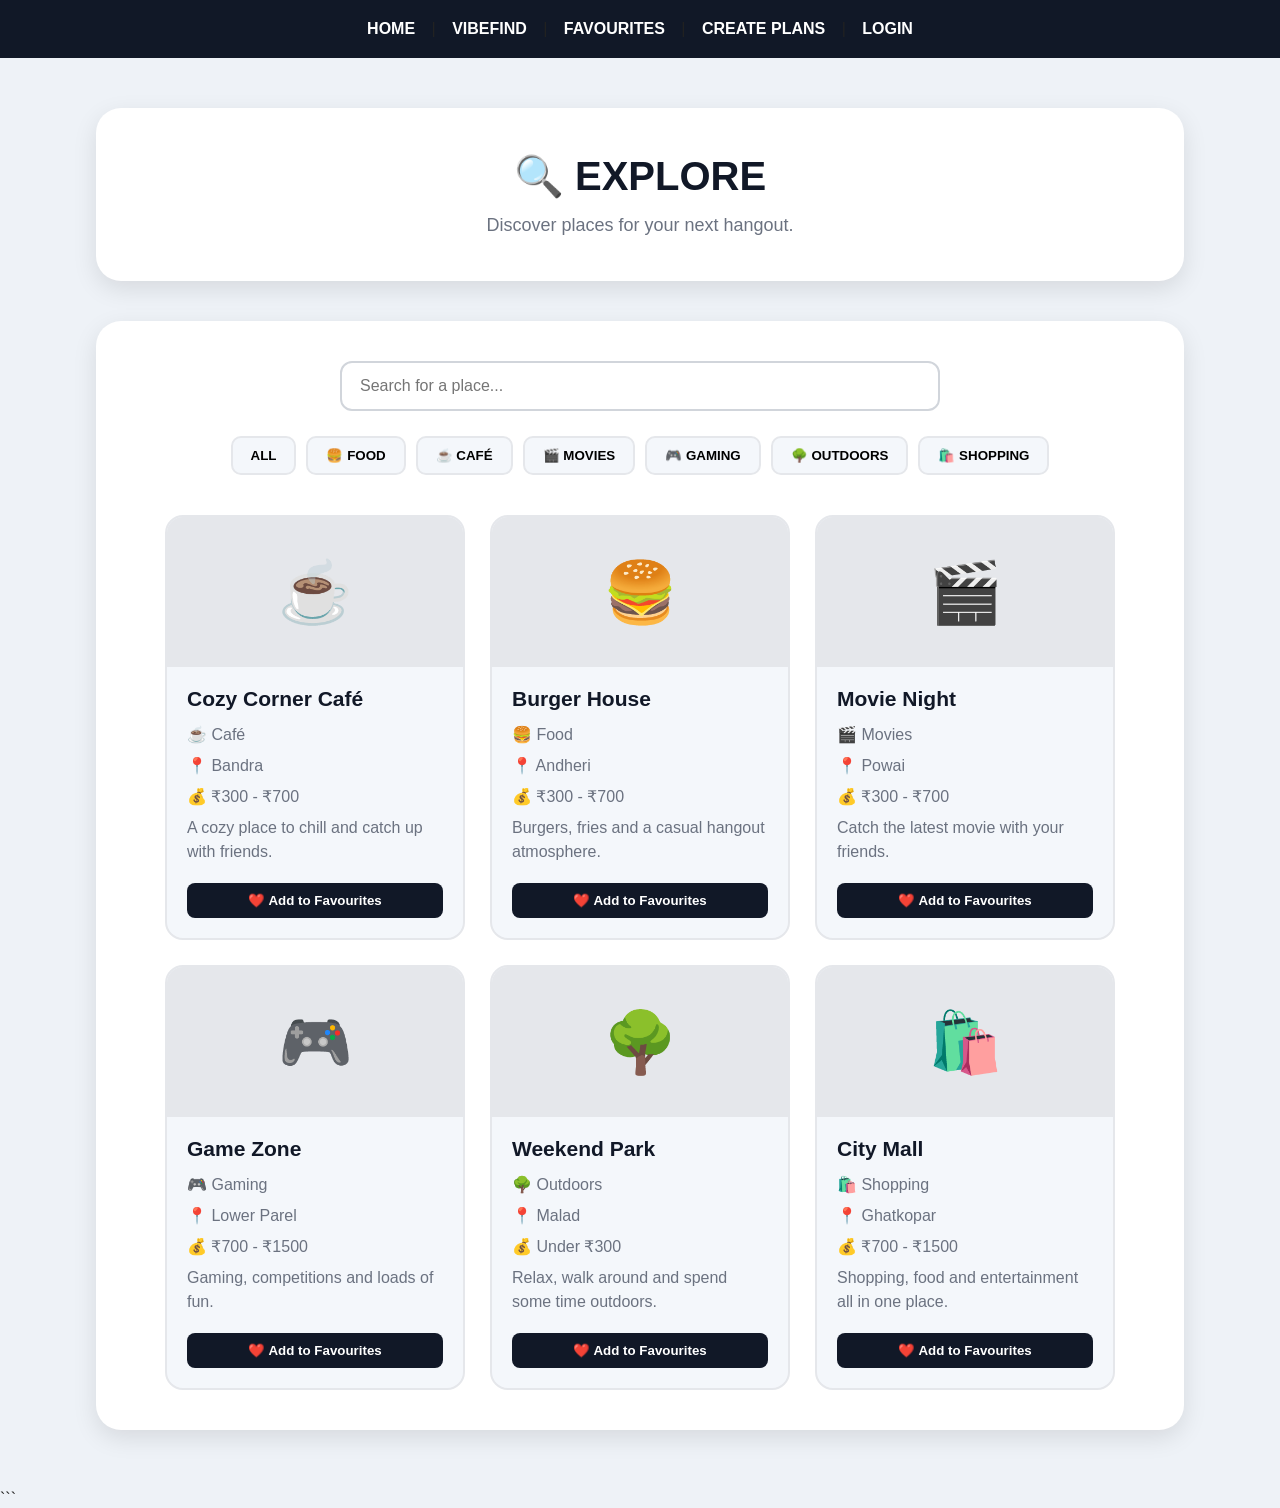
==== explore.html @ 9a365d18 "Initial" ====
<!DOCTYPE html>
<html lang="en">

<head>
    <meta charset="UTF-8">
    <meta name="viewport" content="width=device-width, initial-scale=1.0">

    <link rel="stylesheet" href="style.css">

    <title>Explore</title>
</head>

<body>

    <!-- NAVIGATION BAR -->

    <nav>
        <a href="index.html">HOME</a> |
        <a href="vibefind.html">VIBEFIND</a> |
        
        <a href="fav.html">FAVOURITES</a> |
        <a href="plan.html">CREATE PLANS</a> |
        <a href="login.html">LOGIN</a>
    </nav>


    <!-- PAGE HEADER -->

    <section class="explore-header">

        <h1>🔍 EXPLORE</h1>

        <p>
            Discover places for your next hangout.
        </p>

    </section>


    <!-- SEARCH -->

    <section class="explore-section">

        <input
            type="text"
            id="searchInput"
            placeholder="Search for a place..."
        >


        <!-- FILTER BUTTONS -->

        <div class="filter-container">

            <button class="filter-btn" onclick="filterPlaces('all')">
                ALL
            </button>

            <button class="filter-btn" onclick="filterPlaces('food')">
                🍔 FOOD
            </button>

            <button class="filter-btn" onclick="filterPlaces('cafe')">
                ☕ CAFÉ
            </button>

            <button class="filter-btn" onclick="filterPlaces('movies')">
                🎬 MOVIES
            </button>

            <button class="filter-btn" onclick="filterPlaces('gaming')">
                🎮 GAMING
            </button>

            <button class="filter-btn" onclick="filterPlaces('outdoors')">
                🌳 OUTDOORS
            </button>

            <button class="filter-btn" onclick="filterPlaces('shopping')">
                🛍️ SHOPPING
            </button>

        </div>


        <!-- PLACE CARDS -->

        <div class="places-container" id="placesContainer">


            <!-- PLACE 1 -->

            <div class="place-card" data-category="cafe">

                <div class="place-image">
                    ☕
                </div>

                <div class="place-info">

                    <h3>Cozy Corner Café</h3>

                    <p>☕ Café</p>

                    <p>📍 Bandra</p>

                    <p>💰 ₹300 - ₹700</p>

                    <p>
                        A cozy place to chill and catch up
                        with friends.
                    </p>

                    <button class="fav-btn">
                        ❤️ Add to Favourites
                    </button>

                </div>

            </div>


            <!-- PLACE 2 -->

            <div class="place-card" data-category="food">

                <div class="place-image">
                    🍔
                </div>

                <div class="place-info">

                    <h3>Burger House</h3>

                    <p>🍔 Food</p>

                    <p>📍 Andheri</p>

                    <p>💰 ₹300 - ₹700</p>

                    <p>
                        Burgers, fries and a casual
                        hangout atmosphere.
                    </p>

                    <button class="fav-btn">
                        ❤️ Add to Favourites
                    </button>

                </div>

            </div>


            <!-- PLACE 3 -->

            <div class="place-card" data-category="movies">

                <div class="place-image">
                    🎬
                </div>

                <div class="place-info">

                    <h3>Movie Night</h3>

                    <p>🎬 Movies</p>

                    <p>📍 Powai</p>

                    <p>💰 ₹300 - ₹700</p>

                    <p>
                        Catch the latest movie with
                        your friends.
                    </p>

                    <button class="fav-btn">
                        ❤️ Add to Favourites
                    </button>

                </div>

            </div>


            <!-- PLACE 4 -->

            <div class="place-card" data-category="gaming">

                <div class="place-image">
                    🎮
                </div>

                <div class="place-info">

                    <h3>Game Zone</h3>

                    <p>🎮 Gaming</p>

                    <p>📍 Lower Parel</p>

                    <p>💰 ₹700 - ₹1500</p>

                    <p>
                        Gaming, competitions and
                        loads of fun.
                    </p>

                    <button class="fav-btn">
                        ❤️ Add to Favourites
                    </button>

                </div>

            </div>


            <!-- PLACE 5 -->

            <div class="place-card" data-category="outdoors">

                <div class="place-image">
                    🌳
                </div>

                <div class="place-info">

                    <h3>Weekend Park</h3>

                    <p>🌳 Outdoors</p>

                    <p>📍 Malad</p>

                    <p>💰 Under ₹300</p>

                    <p>
                        Relax, walk around and spend
                        some time outdoors.
                    </p>

                    <button class="fav-btn">
                        ❤️ Add to Favourites
                    </button>

                </div>

            </div>


            <!-- PLACE 6 -->

            <div class="place-card" data-category="shopping">

                <div class="place-image">
                    🛍️
                </div>

                <div class="place-info">

                    <h3>City Mall</h3>

                    <p>🛍️ Shopping</p>

                    <p>📍 Ghatkopar</p>

                    <p>💰 ₹700 - ₹1500</p>

                    <p>
                        Shopping, food and entertainment
                        all in one place.
                    </p>

                    <button class="fav-btn">
                        ❤️ Add to Favourites
                    </button>

                </div>

            </div>

        </div>

    </section>


    <script src="script.js"></script>

</body>

</html>
```
---- style.css ----
/* =========================
   RESET
========================= */

* {
    box-sizing: border-box;
    margin: 0;
    padding: 0;
}


/* =========================
   BODY
========================= */

body {
    font-family: Arial, sans-serif;
    background-color: #eef2f7;
    color: #222;
}


/* =========================
   NAVBAR
========================= */

nav {
    background-color: #111827;
    padding: 20px;
    text-align: center;
}

nav a {
    color: white;
    text-decoration: none;
    font-size: 16px;
    font-weight: bold;
    margin: 0 12px;
    transition: 0.3s;
}

nav a:hover {
    color: #38bdf8;
}


/* =========================
   HERO SECTION
========================= */

.hero {
    width: 85%;
    margin: 50px auto;
    padding: 70px 30px;
    text-align: center;

    background-color: white;
    border-radius: 25px;

    box-shadow: 0 8px 25px rgba(0, 0, 0, 0.12);
}

.hero h1 {
    font-size: 45px;
    color: #111827;
    margin-bottom: 25px;
}

.hero h2 {
    font-size: 28px;
    line-height: 1.5;
    color: #374151;
    margin-bottom: 20px;
}

.hero p {
    font-size: 18px;
    line-height: 1.6;
    color: #6b7280;
}


/* =========================
   HERO BUTTONS
========================= */

.hero-buttons {
    margin-top: 35px;
}

.main-button {
    display: inline-block;

    padding: 14px 25px;
    margin: 8px;

    background-color: #111827;
    color: white;

    text-decoration: none;
    font-weight: bold;

    border-radius: 10px;

    transition: 0.3s;
}

.main-button:hover {
    background-color: #38bdf8;
    color: #111827;

    transform: translateY(-3px);
}


/* =========================
   FEATURES SECTION
========================= */

.features {
    width: 85%;
    margin: 50px auto;
    padding: 45px 30px;

    background-color: white;
    border-radius: 25px;

    box-shadow: 0 8px 25px rgba(0, 0, 0, 0.10);

    text-align: center;
}

.features > h2 {
    font-size: 30px;
    margin-bottom: 35px;
    color: #111827;
}


/* =========================
   FEATURE CARDS
========================= */

.cards {
    display: flex;
    justify-content: center;
    gap: 25px;
    flex-wrap: wrap;
}

.card {
    width: 250px;
    min-height: 190px;

    padding: 25px;

    background-color: #f4f7fb;

    border: 2px solid #e5e7eb;
    border-radius: 18px;

    transition: 0.3s;
}

.card:hover {
    transform: translateY(-8px);

    box-shadow: 0 10px 20px rgba(0, 0, 0, 0.12);

    border-color: #38bdf8;
}

.card-icon {
    font-size: 40px;
    margin-bottom: 15px;
}

.card h3 {
    font-size: 20px;
    margin-bottom: 10px;
    color: #111827;
}

.card p {
    color: #6b7280;
    line-height: 1.5;
}


/* =========================
   VIBE SECTION
========================= */

.vibes {
    width: 85%;
    margin: 50px auto;
    padding: 45px 30px;

    background-color: white;
    border-radius: 25px;

    box-shadow: 0 8px 25px rgba(0, 0, 0, 0.10);

    text-align: center;
}

.vibes > h2 {
    font-size: 30px;
    margin-bottom: 35px;
    color: #111827;
}


/* =========================
   VIBE BOXES
========================= */

.vibe-container {
    display: flex;
    justify-content: center;
    gap: 20px;
    flex-wrap: wrap;
}

.vibe {
    width: 140px;
    height: 120px;

    display: flex;
    flex-direction: column;
    justify-content: center;
    align-items: center;

    background-color: #f4f7fb;

    border: 2px solid #e5e7eb;
    border-radius: 18px;

    text-decoration: none;
    color: #111827;

    font-size: 35px;

    transition: 0.3s;
}

.vibe span {
    margin-top: 10px;

    font-size: 15px;
    font-weight: bold;
}

.vibe:hover {
    background-color: #111827;
    color: white;

    transform: scale(1.05);

    border-color: #111827;
}


/* =========================
   CALL TO ACTION
========================= */

.cta {
    width: 85%;
    margin: 50px auto;

    padding: 50px 30px;

    background-color: #111827;
    color: white;

    border-radius: 25px;

    text-align: center;

    box-shadow: 0 8px 25px rgba(0, 0, 0, 0.15);
}

.cta h2 {
    font-size: 28px;
    margin-bottom: 25px;
}

.cta .main-button {
    background-color: white;
    color: #111827;
}

.cta .main-button:hover {
    background-color: #38bdf8;
}


/* =========================
   FORM PAGES
========================= */

h2 {
    text-align: center;
}

form {
    width: 400px;
    margin: 40px auto;
    padding: 35px;

    background-color: white;

    border-radius: 18px;

    box-shadow: 0 8px 25px rgba(0, 0, 0, 0.12);
}

form label {
    display: block;
    margin-bottom: 8px;
    font-weight: bold;
}

form input {
    width: 100%;

    padding: 12px;

    margin-bottom: 18px;

    border: 2px solid #d1d5db;
    border-radius: 8px;

    font-size: 16px;
}

form button {
    padding: 11px 22px;

    margin-right: 5px;

    border: none;
    border-radius: 8px;

    font-weight: bold;

    cursor: pointer;
}


/* SUBMIT */

#sub {
    background-color: #111827;
    color: white;
}

#sub:hover {
    background-color: #38bdf8;
    color: #111827;
}


/* RESET */

#reset {
    background-color: #e5e7eb;
    color: #111827;
}

#reset:hover {
    background-color: #ef4444;
    color: white;
}
/* =========================
   VIBEFIND PAGE
========================= */

.vibefind-header {
    width: 85%;
    margin: 50px auto 30px;
    padding: 45px 30px;

    background-color: white;
    border-radius: 25px;

    text-align: center;

    box-shadow: 0 8px 25px rgba(0, 0, 0, 0.10);
}

.vibefind-header h1 {
    font-size: 40px;
    color: #111827;
    margin-bottom: 15px;
}

.vibefind-header p {
    font-size: 18px;
    color: #6b7280;
}


/* =========================
   FINDER
========================= */

.finder {
    width: 85%;
    margin: 40px auto;
    padding: 45px 30px;

    background-color: white;
    border-radius: 25px;

    box-shadow: 0 8px 25px rgba(0, 0, 0, 0.10);

    text-align: center;
}

.finder h2 {
    font-size: 25px;
    color: #111827;
    margin: 30px 0 20px;
}


/* =========================
   OPTIONS
========================= */

.option-container {
    display: flex;
    justify-content: center;
    gap: 15px;
    flex-wrap: wrap;

    margin-bottom: 35px;
}

.option {
    padding: 13px 20px;

    background-color: #f4f7fb;

    border: 2px solid #e5e7eb;
    border-radius: 12px;

    font-size: 15px;
    font-weight: bold;

    cursor: pointer;

    transition: 0.3s;
}

.option:hover {
    background-color: #111827;
    color: white;

    border-color: #111827;

    transform: translateY(-3px);
}


/* =========================
   FIND BUTTON
========================= */

.find-button-container {
    margin-top: 20px;
}

#findBtn {
    border: none;
    cursor: pointer;
    font-size: 16px;
}


/* =========================
   RESULT
========================= */

.result {
    width: 85%;
    margin: 40px auto 60px;
    padding: 35px;

    background-color: #111827;
    color: white;

    border-radius: 25px;

    text-align: center;

    display: none;
}

.result h2 {
    margin-bottom: 15px;
}

.result p {
    font-size: 17px;
    line-height: 1.6;
}
/* =========================
   EXPLORE HEADER
========================= */

.explore-header {
    width: 85%;
    margin: 50px auto 30px;
    padding: 45px 30px;

    background-color: white;

    border-radius: 25px;

    text-align: center;

    box-shadow: 0 8px 25px rgba(0, 0, 0, 0.10);
}

.explore-header h1 {
    font-size: 40px;
    color: #111827;
    margin-bottom: 15px;
}

.explore-header p {
    font-size: 18px;
    color: #6b7280;
}


/* =========================
   EXPLORE SECTION
========================= */

.explore-section {
    width: 85%;
    margin: 40px auto 60px;
    padding: 40px 30px;

    background-color: white;

    border-radius: 25px;

    box-shadow: 0 8px 25px rgba(0, 0, 0, 0.10);

    text-align: center;
}


/* =========================
   SEARCH
========================= */

#searchInput {
    width: 70%;
    max-width: 600px;

    padding: 14px 18px;

    border: 2px solid #d1d5db;
    border-radius: 12px;

    font-size: 16px;

    margin-bottom: 25px;
}

#searchInput:focus {
    outline: none;
    border-color: #38bdf8;
}


/* =========================
   FILTERS
========================= */

.filter-container {
    display: flex;

    justify-content: center;

    gap: 10px;

    flex-wrap: wrap;

    margin-bottom: 40px;
}

.filter-btn {
    padding: 10px 18px;

    background-color: #f4f7fb;

    border: 2px solid #e5e7eb;

    border-radius: 10px;

    font-weight: bold;

    cursor: pointer;

    transition: 0.3s;
}

.filter-btn:hover {
    background-color: #111827;

    color: white;

    border-color: #111827;
}


/* =========================
   PLACES
========================= */

.places-container {
    display: flex;

    justify-content: center;

    gap: 25px;

    flex-wrap: wrap;
}


/* =========================
   PLACE CARD
========================= */

.place-card {
    width: 300px;

    background-color: #f4f7fb;

    border: 2px solid #e5e7eb;

    border-radius: 18px;

    overflow: hidden;

    text-align: left;

    transition: 0.3s;
}

.place-card:hover {
    transform: translateY(-7px);

    box-shadow: 0 10px 20px rgba(0, 0, 0, 0.12);

    border-color: #38bdf8;
}


/* =========================
   PLACE IMAGE
========================= */

.place-image {
    height: 150px;

    display: flex;

    justify-content: center;

    align-items: center;

    background-color: #e5e7eb;

    font-size: 60px;
}


/* =========================
   PLACE INFO
========================= */

.place-info {
    padding: 20px;
}

.place-info h3 {
    color: #111827;

    font-size: 21px;

    margin-bottom: 12px;
}

.place-info p {
    color: #6b7280;

    line-height: 1.5;

    margin-bottom: 7px;
}


/* =========================
   FAVOURITE BUTTON
========================= */

.fav-btn {
    width: 100%;

    padding: 10px;

    margin-top: 12px;

    background-color: #111827;

    color: white;

    border: none;

    border-radius: 8px;

    font-weight: bold;

    cursor: pointer;

    transition: 0.3s;
}

.fav-btn:hover {
    background-color: #38bdf8;

    color: #111827;
}
/* =========================
   FAVOURITES HEADER
========================= */

.fav-header {
    width: 85%;
    margin: 50px auto 30px;
    padding: 45px 30px;

    background-color: white;

    border-radius: 25px;

    text-align: center;

    box-shadow: 0 8px 25px rgba(0, 0, 0, 0.10);
}

.fav-header h1 {
    font-size: 40px;

    color: #111827;

    margin-bottom: 15px;
}

.fav-header p {
    font-size: 18px;

    color: #6b7280;
}


/* =========================
   FAVOURITES SECTION
========================= */

.fav-section {
    width: 85%;

    margin: 40px auto 60px;

    padding: 40px 30px;

    background-color: white;

    border-radius: 25px;

    box-shadow: 0 8px 25px rgba(0, 0, 0, 0.10);

    text-align: center;
}

.fav-section > h2 {
    font-size: 28px;

    color: #111827;

    margin-bottom: 35px;
}


/* =========================
   FAVOURITE CONTAINER
========================= */

.fav-container {
    display: flex;

    justify-content: center;

    gap: 25px;

    flex-wrap: wrap;
}


/* =========================
   EMPTY FAVOURITES
========================= */

.empty-fav {
    width: 500px;

    padding: 45px 30px;

    background-color: #f4f7fb;

    border: 2px solid #e5e7eb;

    border-radius: 18px;
}

.empty-icon {
    font-size: 50px;

    margin-bottom: 15px;
}

.empty-fav h3 {
    font-size: 23px;

    color: #111827;

    margin-bottom: 12px;
}

.empty-fav p {
    color: #6b7280;

    line-height: 1.6;

    margin-bottom: 20px;
}


/* =========================
   SAVED PLACE CARD
========================= */

.saved-card {
    width: 300px;

    background-color: #f4f7fb;

    border: 2px solid #e5e7eb;

    border-radius: 18px;

    overflow: hidden;

    text-align: left;

    transition: 0.3s;
}

.saved-card:hover {
    transform: translateY(-7px);

    box-shadow: 0 10px 20px rgba(0, 0, 0, 0.12);

    border-color: #38bdf8;
}

.saved-image {
    height: 150px;

    display: flex;

    justify-content: center;

    align-items: center;

    background-color: #e5e7eb;

    font-size: 60px;
}

.saved-info {
    padding: 20px;
}

.saved-info h3 {
    color: #111827;

    margin-bottom: 12px;
}

.saved-info p {
    color: #6b7280;

    line-height: 1.5;

    margin-bottom: 7px;
}

.remove-fav {
    width: 100%;

    padding: 10px;

    margin-top: 12px;

    background-color: #ef4444;

    color: white;

    border: none;

    border-radius: 8px;

    font-weight: bold;

    cursor: pointer;
}

.remove-fav:hover {
    background-color: #dc2626;
}
/* =========================
   PLAN HEADER
========================= */

.plan-header {
    width: 85%;
    margin: 50px auto 30px;
    padding: 45px 30px;

    background-color: white;

    border-radius: 25px;

    text-align: center;

    box-shadow: 0 8px 25px rgba(0, 0, 0, 0.10);
}

.plan-header h1 {
    font-size: 40px;

    color: #111827;

    margin-bottom: 15px;
}

.plan-header p {
    font-size: 18px;

    color: #6b7280;
}


/* =========================
   PLAN SECTION
========================= */

.plan-section {
    width: 85%;
    max-width: 700px;

    margin: 40px auto;

    padding: 40px 35px;

    background-color: white;

    border-radius: 25px;

    box-shadow: 0 8px 25px rgba(0, 0, 0, 0.10);
}

.plan-section h2 {
    font-size: 28px;

    color: #111827;

    margin-bottom: 30px;
}


/* =========================
   PLAN FORM
========================= */

#planForm {
    width: 100%;

    margin: 0;

    padding: 0;

    background-color: transparent;

    box-shadow: none;

    border-radius: 0;
}

#planForm label {
    display: block;

    margin-bottom: 8px;

    color: #111827;

    font-weight: bold;
}

#planForm input,
#planForm select,
#planForm textarea {
    width: 100%;

    padding: 12px;

    margin-bottom: 20px;

    border: 2px solid #d1d5db;

    border-radius: 8px;

    font-size: 16px;

    font-family: Arial, sans-serif;
}

#planForm input:focus,
#planForm select:focus,
#planForm textarea:focus {
    outline: none;

    border-color: #38bdf8;
}

#planForm textarea {
    resize: vertical;
}


/* =========================
   PLAN BUTTONS
========================= */

.plan-buttons {
    display: flex;

    gap: 10px;

    margin-top: 10px;
}

.plan-buttons button {
    padding: 12px 20px;

    border: none;

    border-radius: 8px;

    font-weight: bold;

    cursor: pointer;
}

.plan-buttons #sub {
    background-color: #111827;

    color: white;
}

.plan-buttons #sub:hover {
    background-color: #38bdf8;

    color: #111827;
}

.plan-buttons #reset {
    background-color: #e5e7eb;

    color: #111827;
}

.plan-buttons #reset:hover {
    background-color: #ef4444;

    color: white;
}


/* =========================
   CREATED PLAN
========================= */

.created-plan {
    width: 85%;
    max-width: 700px;

    margin: 40px auto 60px;

    padding: 35px;

    background-color: #111827;

    color: white;

    border-radius: 25px;

    text-align: center;

    display: none;
}

.created-plan h2 {
    margin-bottom: 20px;
}

#planResult {
    line-height: 1.8;
}

#planResult h3 {
    margin-bottom: 15px;
}

#planResult p {
    margin-bottom: 7px;
}
/* =========================
   LOGIN HEADER
========================= */

.login-header {
    width: 85%;

    margin: 50px auto 30px;

    padding: 45px 30px;

    background-color: white;

    border-radius: 25px;

    text-align: center;

    box-shadow: 0 8px 25px rgba(0, 0, 0, 0.10);
}

.login-header h1 {
    font-size: 36px;

    color: #111827;

    margin-bottom: 15px;
}

.login-header p {
    font-size: 18px;

    color: #6b7280;
}


/* =========================
   LOGIN SECTION
========================= */

.login-section {
    width: 85%;

    max-width: 500px;

    margin: 40px auto 70px;
}


/* =========================
   LOGIN FORM
========================= */

#loginForm {
    width: 100%;

    margin: 0;

    padding: 35px;

    background-color: white;

    border-radius: 20px;

    box-shadow: 0 8px 25px rgba(0, 0, 0, 0.12);
}

#loginForm h2 {
    font-size: 28px;

    color: #111827;

    margin-bottom: 30px;
}

#loginForm label {
    display: block;

    margin-bottom: 8px;

    font-weight: bold;

    color: #111827;
}

#loginForm input[type="email"],
#loginForm input[type="password"] {
    width: 100%;

    padding: 12px;

    margin-bottom: 20px;

    border: 2px solid #d1d5db;

    border-radius: 8px;

    font-size: 16px;
}

#loginForm input:focus {
    outline: none;

    border-color: #38bdf8;
}


/* =========================
   REMEMBER ME
========================= */

.remember {
    display: flex;

    align-items: center;

    gap: 8px;

    margin-bottom: 20px;
}

.remember input {
    width: auto;

    margin: 0;
}

.remember label {
    margin: 0;

    font-weight: normal;
}


/* =========================
   LOGIN BUTTON
========================= */

#loginBtn {
    width: 100%;

    padding: 13px;

    border: none;

    border-radius: 8px;

    background-color: #111827;

    color: white;

    font-size: 16px;

    font-weight: bold;

    cursor: pointer;

    transition: 0.3s;
}

#loginBtn:hover {
    background-color: #38bdf8;

    color: #111827;
}


/* =========================
   LOGIN MESSAGE
========================= */

#loginMessage {
    text-align: center;

    margin-top: 20px;

    font-weight: bold;
}
/* =========================
   VIBEFIND OPTIONS
========================= */

.option {
    padding: 12px 20px;
    margin: 8px;

    border: 2px solid #e5e7eb;
    border-radius: 10px;

    background-color: #f4f7fb;
    color: #111827;

    cursor: pointer;

    font-size: 16px;
    font-weight: bold;

    transition: 0.2s;
}

.option:hover {
    border-color: #38bdf8;
    transform: translateY(-2px);
}


/* SELECTED OPTION */

.option.selected {
    background-color: #111827;
    color: white;

    border-color: #38bdf8;

    transform: scale(1.05);

    box-shadow: 0 4px 12px rgba(0, 0, 0, 0.2);
}
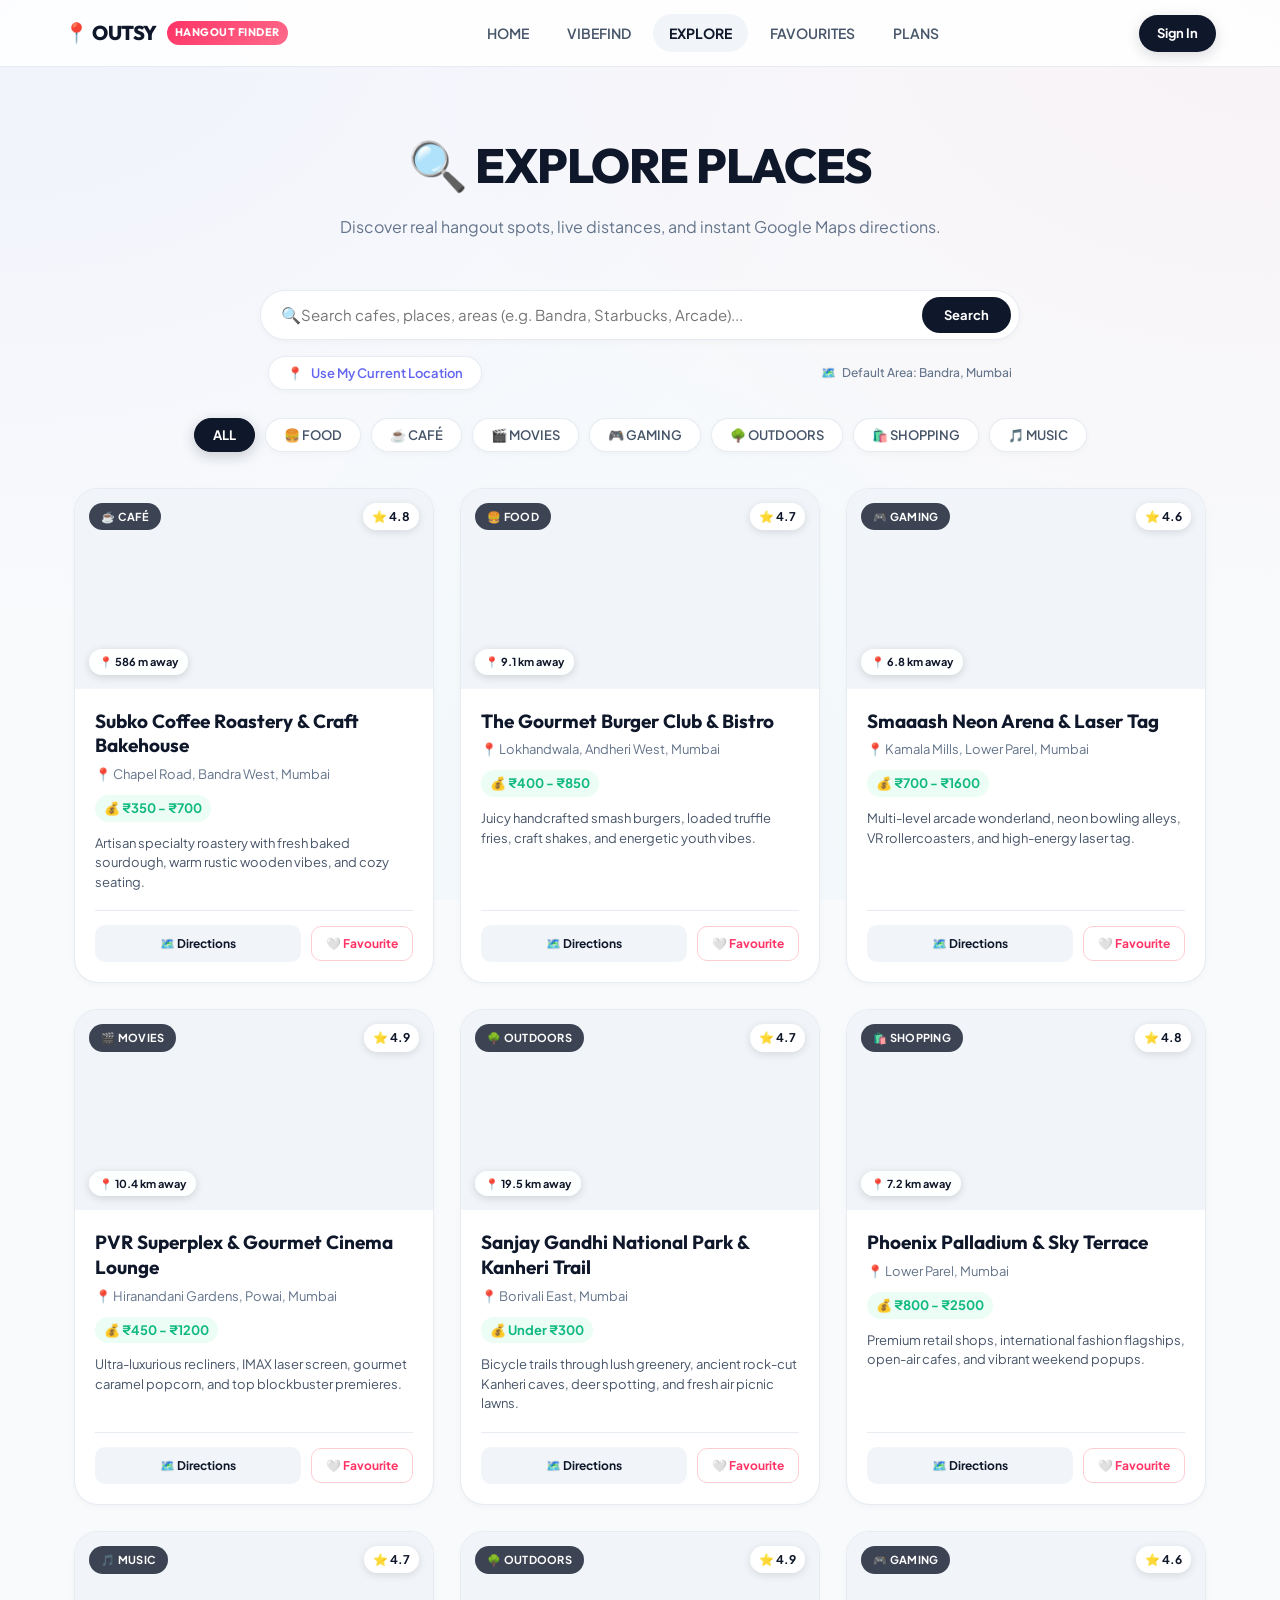
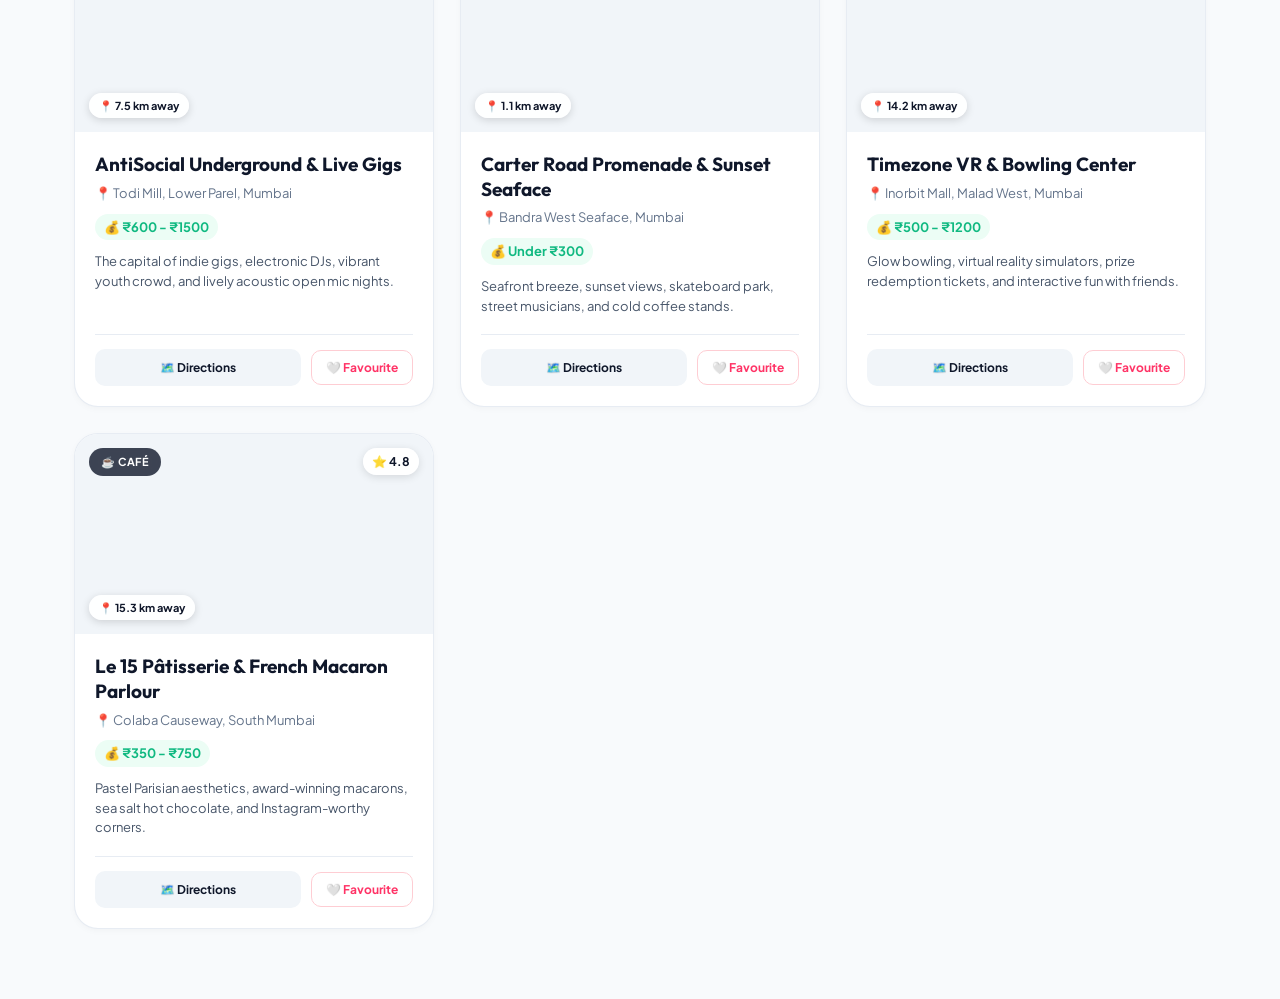
==== commit d3260b2b: "images update" ====
--- a/explore.html
+++ b/explore.html
@@ -1,59 +1,79 @@
-
 <!DOCTYPE html>
 <html lang="en">
 
 <head>
     <meta charset="UTF-8">
     <meta name="viewport" content="width=device-width, initial-scale=1.0">
-
+    <meta name="description" content="Explore trending hangout places, cafes, games and get live distance and directions.">
     <link rel="stylesheet" href="style.css">
-
-    <title>Explore</title>
+    <title>Explore Places - Outsy</title>
 </head>
 
 <body>
 
     <!-- NAVIGATION BAR -->
+    <nav>
+        <a href="index.html" class="nav-brand">
+            <span>📍 OUTSY</span>
+            <span class="brand-badge">Hangout Finder</span>
+        </a>
 
-    <nav>
-        <a href="index.html">HOME</a> |
-        <a href="vibefind.html">VIBEFIND</a> |
-        
-        <a href="fav.html">FAVOURITES</a> |
-        <a href="plan.html">CREATE PLANS</a> |
-        <a href="login.html">LOGIN</a>
+        <div class="nav-links">
+            <a href="index.html">HOME</a>
+            <a href="vibefind.html">VIBEFIND</a>
+            <a href="explore.html" class="active">EXPLORE</a>
+            <a href="fav.html">
+                FAVOURITES <span class="nav-badge-count" id="navFavCount" style="display: none;">0</span>
+            </a>
+            <a href="plan.html">
+                PLANS <span class="nav-badge-count" id="navPlanCount" style="display: none;">0</span>
+            </a>
+        </div>
+
+        <div class="nav-auth" id="navAuthContainer">
+            <a href="login.html" class="btn-nav-login">Sign In</a>
+        </div>
     </nav>
 
 
     <!-- PAGE HEADER -->
-
     <section class="explore-header">
-
-        <h1>🔍 EXPLORE</h1>
-
-        <p>
-            Discover places for your next hangout.
-        </p>
-
+        <h1>🔍 EXPLORE PLACES</h1>
+        <p>Discover real hangout spots, live distances, and instant Google Maps directions.</p>
     </section>
 
 
-    <!-- SEARCH -->
-
+    <!-- SEARCH & CONTROLS -->
     <section class="explore-section">
 
-        <input
-            type="text"
-            id="searchInput"
-            placeholder="Search for a place..."
-        >
+        <div class="search-controls-wrapper">
+            <!-- Search bar with live search & OpenStreetMap API search -->
+            <div class="search-input-group">
+                <span>🔍</span>
+                <input
+                    type="text"
+                    id="searchInput"
+                    placeholder="Search cafes, places, areas (e.g. Bandra, Starbucks, Arcade)..."
+                    autocomplete="off"
+                >
+                <button type="button" id="searchSubmitBtn" class="btn-search">Search</button>
+            </div>
+
+            <!-- Location Action Bar -->
+            <div class="location-action-bar">
+                <button type="button" id="btnGetLocation" class="btn-get-location">
+                    <span>📍</span> Use My Current Location
+                </button>
+                <div class="location-status-badge" id="locationStatus">
+                    <span>🗺️</span> Default Area: Bandra, Mumbai
+                </div>
+            </div>
+        </div>
 
 
         <!-- FILTER BUTTONS -->
-
         <div class="filter-container">
-
-            <button class="filter-btn" onclick="filterPlaces('all')">
+            <button class="filter-btn active" onclick="filterPlaces('all')">
                 ALL
             </button>
 
@@ -81,213 +101,23 @@
                 🛍️ SHOPPING
             </button>
 
+            <button class="filter-btn" onclick="filterPlaces('music')">
+                🎵 MUSIC
+            </button>
         </div>
 
 
-        <!-- PLACE CARDS -->
-
+        <!-- PLACE CARDS CONTAINER (Dynamic & Curated with Real Photos, Distances & Maps) -->
         <div class="places-container" id="placesContainer">
-
-
-            <!-- PLACE 1 -->
-
-            <div class="place-card" data-category="cafe">
-
-                <div class="place-image">
-                    ☕
-                </div>
-
-                <div class="place-info">
-
-                    <h3>Cozy Corner Café</h3>
-
-                    <p>☕ Café</p>
-
-                    <p>📍 Bandra</p>
-
-                    <p>💰 ₹300 - ₹700</p>
-
-                    <p>
-                        A cozy place to chill and catch up
-                        with friends.
-                    </p>
-
-                    <button class="fav-btn">
-                        ❤️ Add to Favourites
-                    </button>
-
-                </div>
-
-            </div>
-
-
-            <!-- PLACE 2 -->
-
-            <div class="place-card" data-category="food">
-
-                <div class="place-image">
-                    🍔
-                </div>
-
-                <div class="place-info">
-
-                    <h3>Burger House</h3>
-
-                    <p>🍔 Food</p>
-
-                    <p>📍 Andheri</p>
-
-                    <p>💰 ₹300 - ₹700</p>
-
-                    <p>
-                        Burgers, fries and a casual
-                        hangout atmosphere.
-                    </p>
-
-                    <button class="fav-btn">
-                        ❤️ Add to Favourites
-                    </button>
-
-                </div>
-
-            </div>
-
-
-            <!-- PLACE 3 -->
-
-            <div class="place-card" data-category="movies">
-
-                <div class="place-image">
-                    🎬
-                </div>
-
-                <div class="place-info">
-
-                    <h3>Movie Night</h3>
-
-                    <p>🎬 Movies</p>
-
-                    <p>📍 Powai</p>
-
-                    <p>💰 ₹300 - ₹700</p>
-
-                    <p>
-                        Catch the latest movie with
-                        your friends.
-                    </p>
-
-                    <button class="fav-btn">
-                        ❤️ Add to Favourites
-                    </button>
-
-                </div>
-
-            </div>
-
-
-            <!-- PLACE 4 -->
-
-            <div class="place-card" data-category="gaming">
-
-                <div class="place-image">
-                    🎮
-                </div>
-
-                <div class="place-info">
-
-                    <h3>Game Zone</h3>
-
-                    <p>🎮 Gaming</p>
-
-                    <p>📍 Lower Parel</p>
-
-                    <p>💰 ₹700 - ₹1500</p>
-
-                    <p>
-                        Gaming, competitions and
-                        loads of fun.
-                    </p>
-
-                    <button class="fav-btn">
-                        ❤️ Add to Favourites
-                    </button>
-
-                </div>
-
-            </div>
-
-
-            <!-- PLACE 5 -->
-
-            <div class="place-card" data-category="outdoors">
-
-                <div class="place-image">
-                    🌳
-                </div>
-
-                <div class="place-info">
-
-                    <h3>Weekend Park</h3>
-
-                    <p>🌳 Outdoors</p>
-
-                    <p>📍 Malad</p>
-
-                    <p>💰 Under ₹300</p>
-
-                    <p>
-                        Relax, walk around and spend
-                        some time outdoors.
-                    </p>
-
-                    <button class="fav-btn">
-                        ❤️ Add to Favourites
-                    </button>
-
-                </div>
-
-            </div>
-
-
-            <!-- PLACE 6 -->
-
-            <div class="place-card" data-category="shopping">
-
-                <div class="place-image">
-                    🛍️
-                </div>
-
-                <div class="place-info">
-
-                    <h3>City Mall</h3>
-
-                    <p>🛍️ Shopping</p>
-
-                    <p>📍 Ghatkopar</p>
-
-                    <p>💰 ₹700 - ₹1500</p>
-
-                    <p>
-                        Shopping, food and entertainment
-                        all in one place.
-                    </p>
-
-                    <button class="fav-btn">
-                        ❤️ Add to Favourites
-                    </button>
-
-                </div>
-
-            </div>
-
+            <!-- Place cards are rendered dynamically via script.js -->
         </div>
 
     </section>
 
+    <!-- Toast Notification Container -->
+    <div class="toast-container" id="toastContainer"></div>
 
     <script src="script.js"></script>
-
 </body>
 
 </html>
-```
--- a/style.css
+++ b/style.css
@@ -1,5 +1,63 @@
+/* ===================================================
+   OUTSY HANGOUT FINDER - MODERN DESIGN SYSTEM
+   Youthful, Premium, Dynamic & Open Layout
+=================================================== */
+
+@import url('https://fonts.googleapis.com/css2?family=Outfit:wght@400;500;600;700;800&family=Plus+Jakarta+Sans:wght@300;400;500;600;700;800&display=swap');
+
+:root {
+    --font-heading: 'Outfit', -apple-system, BlinkMacSystemFont, sans-serif;
+    --font-body: 'Plus Jakarta Sans', -apple-system, BlinkMacSystemFont, sans-serif;
+
+    /* Theme Palette */
+    --bg-page: #f8fafc;
+    --bg-surface: #ffffff;
+    --bg-surface-elevated: #ffffff;
+    --bg-subtle: #f1f5f9;
+    --bg-card-hover: #ffffff;
+
+    --text-primary: #0f172a;
+    --text-secondary: #475569;
+    --text-muted: #64748b;
+    --text-inverted: #ffffff;
+
+    /* Brand Accents */
+    --brand-primary: #0f172a;
+    --brand-coral: #ff3366;
+    --brand-coral-soft: #ffe4ec;
+    --brand-indigo: #6366f1;
+    --brand-indigo-soft: #eef2ff;
+    --brand-cyan: #06b6d4;
+    --brand-amber: #f59e0b;
+    --brand-emerald: #10b981;
+
+    /* Gradients */
+    --gradient-hero: linear-gradient(135deg, #0f172a 0%, #1e293b 60%, #312e81 100%);
+    --gradient-accent: linear-gradient(135deg, #ff3366 0%, #ff6b8b 100%);
+    --gradient-indigo: linear-gradient(135deg, #6366f1 0%, #8b5cf6 100%);
+    --gradient-card-overlay: linear-gradient(180deg, rgba(15, 23, 42, 0) 40%, rgba(15, 23, 42, 0.85) 100%);
+
+    /* Borders & Shadows */
+    --border-subtle: rgba(226, 232, 240, 0.8);
+    --border-focus: #6366f1;
+    --shadow-sm: 0 2px 8px -2px rgba(15, 23, 42, 0.05);
+    --shadow-md: 0 12px 30px -10px rgba(15, 23, 42, 0.08);
+    --shadow-lg: 0 20px 40px -15px rgba(15, 23, 42, 0.12);
+    --shadow-glow: 0 10px 25px -5px rgba(255, 51, 102, 0.3);
+
+    /* Radii */
+    --radius-sm: 10px;
+    --radius-md: 16px;
+    --radius-lg: 24px;
+    --radius-full: 9999px;
+
+    /* Transitions */
+    --transition-fast: 0.2s cubic-bezier(0.16, 1, 0.3, 1);
+    --transition-smooth: 0.3s cubic-bezier(0.16, 1, 0.3, 1);
+}
+
 /* =========================
-   RESET
+   BASE RESET & TYPOGRAPHY
 ========================= */
 
 * {
@@ -8,1358 +66,1772 @@
     padding: 0;
 }
 
+html {
+    scroll-behavior: smooth;
+}
+
+body {
+    font-family: var(--font-body);
+    background-color: var(--bg-page);
+    color: var(--text-primary);
+    line-height: 1.6;
+    min-height: 100vh;
+    display: flex;
+    flex-direction: column;
+    overflow-x: hidden;
+    position: relative;
+    background-image: 
+        radial-gradient(at 0% 0%, rgba(99, 102, 241, 0.05) 0px, transparent 50%),
+        radial-gradient(at 100% 0%, rgba(255, 51, 102, 0.04) 0px, transparent 50%),
+        radial-gradient(at 50% 100%, rgba(6, 182, 212, 0.04) 0px, transparent 50%);
+    background-attachment: fixed;
+}
+
+a {
+    color: inherit;
+    text-decoration: none;
+}
+
+button {
+    font-family: inherit;
+}
 
 /* =========================
-   BODY
+   NAVIGATION BAR
 ========================= */
 
-body {
-    font-family: Arial, sans-serif;
-    background-color: #eef2f7;
-    color: #222;
-}
-
+nav {
+    position: sticky;
+    top: 0;
+    z-index: 1000;
+    display: flex;
+    align-items: center;
+    justify-content: space-between;
+    padding: 14px 5%;
+    background: rgba(255, 255, 255, 0.85);
+    backdrop-filter: blur(20px);
+    -webkit-backdrop-filter: blur(20px);
+    border-bottom: 1px solid var(--border-subtle);
+    transition: var(--transition-smooth);
+}
+
+.nav-brand {
+    display: flex;
+    align-items: center;
+    gap: 10px;
+    font-family: var(--font-heading);
+    font-weight: 800;
+    font-size: 20px;
+    letter-spacing: -0.5px;
+    color: var(--brand-primary);
+}
+
+.nav-brand .brand-badge {
+    background: var(--gradient-accent);
+    color: white;
+    font-size: 11px;
+    font-weight: 700;
+    padding: 3px 8px;
+    border-radius: var(--radius-full);
+    letter-spacing: 0.5px;
+    text-transform: uppercase;
+}
+
+.nav-links {
+    display: flex;
+    align-items: center;
+    gap: 6px;
+    list-style: none;
+}
+
+.nav-links a {
+    display: inline-flex;
+    align-items: center;
+    gap: 6px;
+    padding: 8px 16px;
+    font-size: 14px;
+    font-weight: 600;
+    color: var(--text-secondary);
+    border-radius: var(--radius-full);
+    transition: var(--transition-fast);
+}
+
+.nav-links a:hover {
+    color: var(--brand-primary);
+    background-color: var(--bg-subtle);
+}
+
+.nav-links a.active {
+    color: var(--brand-primary);
+    background-color: var(--bg-subtle);
+    font-weight: 700;
+}
+
+.nav-badge-count {
+    display: inline-flex;
+    align-items: center;
+    justify-content: center;
+    min-width: 18px;
+    height: 18px;
+    padding: 0 5px;
+    font-size: 11px;
+    font-weight: 700;
+    background: var(--brand-coral);
+    color: white;
+    border-radius: var(--radius-full);
+}
+
+.nav-auth {
+    display: flex;
+    align-items: center;
+    gap: 12px;
+}
+
+.nav-auth-user {
+    display: flex;
+    align-items: center;
+    gap: 10px;
+    font-size: 14px;
+    font-weight: 600;
+    color: var(--text-primary);
+}
+
+.user-avatar-badge {
+    width: 32px;
+    height: 32px;
+    border-radius: var(--radius-full);
+    background: var(--gradient-indigo);
+    color: white;
+    display: flex;
+    align-items: center;
+    justify-content: center;
+    font-weight: 700;
+    font-size: 13px;
+}
+
+.btn-nav-logout {
+    font-size: 12px;
+    padding: 6px 12px;
+    background: var(--bg-subtle);
+    border: none;
+    border-radius: var(--radius-full);
+    color: var(--text-muted);
+    font-weight: 600;
+    cursor: pointer;
+    transition: var(--transition-fast);
+}
+
+.btn-nav-logout:hover {
+    background: #fee2e2;
+    color: #ef4444;
+}
+
+.btn-nav-login {
+    display: inline-flex;
+    align-items: center;
+    gap: 6px;
+    padding: 8px 18px;
+    font-size: 13px;
+    font-weight: 700;
+    background: var(--brand-primary);
+    color: white;
+    border-radius: var(--radius-full);
+    transition: var(--transition-fast);
+    box-shadow: 0 4px 14px rgba(15, 23, 42, 0.15);
+}
+
+.btn-nav-login:hover {
+    background: #1e293b;
+    transform: translateY(-1px);
+    box-shadow: 0 6px 20px rgba(15, 23, 42, 0.22);
+}
 
 /* =========================
-   NAVBAR
+   HERO SECTION (HOME)
 ========================= */
 
-nav {
-    background-color: #111827;
+.hero {
+    width: 100%;
+    max-width: 1180px;
+    margin: 40px auto 30px;
+    padding: 50px 24px;
+    text-align: center;
+    position: relative;
+}
+
+.hero-pill {
+    display: inline-flex;
+    align-items: center;
+    gap: 8px;
+    padding: 8px 18px;
+    background: white;
+    border: 1px solid var(--border-subtle);
+    border-radius: var(--radius-full);
+    font-size: 13px;
+    font-weight: 600;
+    color: var(--brand-indigo);
+    box-shadow: var(--shadow-sm);
+    margin-bottom: 24px;
+    animation: fadeInDown 0.6s ease;
+}
+
+.hero h1 {
+    font-family: var(--font-heading);
+    font-size: clamp(34px, 5vw, 60px);
+    font-weight: 800;
+    line-height: 1.15;
+    letter-spacing: -1.5px;
+    color: var(--brand-primary);
+    margin-bottom: 18px;
+}
+
+.hero h1 span.gradient-text {
+    background: linear-gradient(135deg, #ff3366 0%, #8b5cf6 50%, #06b6d4 100%);
+    -webkit-background-clip: text;
+    -webkit-text-fill-color: transparent;
+}
+
+.hero h2 {
+    font-size: clamp(18px, 2.4vw, 24px);
+    font-weight: 500;
+    color: var(--text-secondary);
+    margin-bottom: 16px;
+    line-height: 1.4;
+}
+
+.hero p {
+    font-size: clamp(15px, 1.8vw, 17px);
+    color: var(--text-muted);
+    max-width: 600px;
+    margin: 0 auto 36px;
+}
+
+.hero-search-bar {
+    max-width: 640px;
+    margin: 0 auto 32px;
+    background: white;
+    padding: 8px 10px 8px 20px;
+    border-radius: var(--radius-full);
+    display: flex;
+    align-items: center;
+    gap: 12px;
+    box-shadow: var(--shadow-md);
+    border: 1px solid var(--border-subtle);
+    transition: var(--transition-fast);
+}
+
+.hero-search-bar:focus-within {
+    border-color: var(--brand-indigo);
+    box-shadow: 0 16px 36px -10px rgba(99, 102, 241, 0.2);
+}
+
+.hero-search-bar input {
+    flex: 1;
+    border: none;
+    outline: none;
+    font-size: 16px;
+    font-family: inherit;
+    color: var(--text-primary);
+    background: transparent;
+}
+
+.hero-search-bar input::placeholder {
+    color: var(--text-muted);
+}
+
+.hero-search-bar button {
+    background: var(--brand-primary);
+    color: white;
+    border: none;
+    border-radius: var(--radius-full);
+    padding: 12px 24px;
+    font-size: 14px;
+    font-weight: 700;
+    cursor: pointer;
+    display: flex;
+    align-items: center;
+    gap: 6px;
+    transition: var(--transition-fast);
+}
+
+.hero-search-bar button:hover {
+    background: var(--brand-coral);
+    transform: translateY(-1px);
+    box-shadow: var(--shadow-glow);
+}
+
+.hero-buttons {
+    display: flex;
+    justify-content: center;
+    align-items: center;
+    gap: 14px;
+    flex-wrap: wrap;
+    margin-top: 10px;
+}
+
+.main-button {
+    display: inline-flex;
+    align-items: center;
+    justify-content: center;
+    gap: 8px;
+    padding: 13px 26px;
+    font-size: 14px;
+    font-weight: 700;
+    letter-spacing: -0.2px;
+    border-radius: var(--radius-full);
+    background: var(--brand-primary);
+    color: white;
+    transition: var(--transition-fast);
+    box-shadow: 0 6px 20px rgba(15, 23, 42, 0.12);
+    border: none;
+    cursor: pointer;
+}
+
+.main-button:hover {
+    transform: translateY(-2px);
+    box-shadow: 0 10px 25px rgba(15, 23, 42, 0.2);
+    color: white;
+}
+
+.main-button.secondary {
+    background: white;
+    color: var(--text-primary);
+    border: 1px solid var(--border-subtle);
+    box-shadow: var(--shadow-sm);
+}
+
+.main-button.secondary:hover {
+    background: var(--bg-subtle);
+    border-color: #cbd5e1;
+    transform: translateY(-2px);
+}
+
+/* =========================
+   FEATURES SECTION ("WHAT CAN YOU DO")
+========================= */
+
+.features {
+    width: 100%;
+    max-width: 1180px;
+    margin: 30px auto 60px;
+    padding: 0 24px;
+    text-align: center;
+}
+
+.section-tagline {
+    font-size: 12px;
+    font-weight: 800;
+    letter-spacing: 1.5px;
+    text-transform: uppercase;
+    color: var(--brand-coral);
+    margin-bottom: 8px;
+    display: block;
+}
+
+.features > h2,
+.vibes > h2,
+.fav-section > h2,
+.plan-section > h2 {
+    font-family: var(--font-heading);
+    font-size: clamp(26px, 3.2vw, 36px);
+    font-weight: 800;
+    letter-spacing: -0.8px;
+    color: var(--brand-primary);
+    margin-bottom: 36px;
+}
+
+.cards {
+    display: grid;
+    grid-template-columns: repeat(auto-fit, minmax(280px, 1fr));
+    gap: 24px;
+}
+
+.card {
+    background: white;
+    padding: 36px 28px;
+    border-radius: var(--radius-lg);
+    border: 1px solid var(--border-subtle);
+    box-shadow: var(--shadow-sm);
+    text-align: left;
+    transition: var(--transition-smooth);
+    position: relative;
+    overflow: hidden;
+}
+
+.card::before {
+    content: '';
+    position: absolute;
+    top: 0;
+    left: 0;
+    right: 0;
+    height: 3px;
+    background: transparent;
+    transition: var(--transition-fast);
+}
+
+.card:hover {
+    transform: translateY(-6px);
+    box-shadow: var(--shadow-lg);
+    border-color: rgba(99, 102, 241, 0.25);
+}
+
+.card:hover::before {
+    background: var(--gradient-accent);
+}
+
+.card-icon {
+    width: 56px;
+    height: 56px;
+    border-radius: var(--radius-md);
+    display: flex;
+    align-items: center;
+    justify-content: center;
+    font-size: 26px;
+    margin-bottom: 20px;
+    background: var(--bg-subtle);
+    transition: var(--transition-fast);
+}
+
+.card:nth-child(1) .card-icon {
+    background: var(--brand-indigo-soft);
+    color: var(--brand-indigo);
+}
+
+.card:nth-child(2) .card-icon {
+    background: var(--brand-coral-soft);
+    color: var(--brand-coral);
+}
+
+.card:nth-child(3) .card-icon {
+    background: #ecfdf5;
+    color: var(--brand-emerald);
+}
+
+.card:hover .card-icon {
+    transform: scale(1.1) rotate(4deg);
+}
+
+.card h3 {
+    font-family: var(--font-heading);
+    font-size: 20px;
+    font-weight: 700;
+    letter-spacing: -0.4px;
+    color: var(--brand-primary);
+    margin-bottom: 10px;
+}
+
+.card p {
+    font-size: 14px;
+    line-height: 1.6;
+    color: var(--text-secondary);
+}
+
+/* =========================
+   VIBES SECTION (HOME)
+========================= */
+
+.vibes {
+    width: 100%;
+    max-width: 1180px;
+    margin: 40px auto 70px;
+    padding: 0 24px;
+    text-align: center;
+}
+
+.vibe-container {
+    display: flex;
+    justify-content: center;
+    gap: 14px;
+    flex-wrap: wrap;
+}
+
+.vibe {
+    display: flex;
+    align-items: center;
+    gap: 10px;
+    padding: 12px 22px;
+    background: white;
+    border: 1px solid var(--border-subtle);
+    border-radius: var(--radius-full);
+    color: var(--text-primary);
+    font-size: 20px;
+    box-shadow: var(--shadow-sm);
+    transition: var(--transition-fast);
+    cursor: pointer;
+}
+
+.vibe span {
+    font-size: 14px;
+    font-weight: 700;
+    letter-spacing: -0.2px;
+}
+
+.vibe:hover {
+    background: var(--brand-primary);
+    color: white;
+    border-color: var(--brand-primary);
+    transform: translateY(-3px) scale(1.03);
+    box-shadow: var(--shadow-md);
+}
+
+/* =========================
+   CALL TO ACTION (HOME)
+========================= */
+
+.cta {
+    width: 100%;
+    max-width: 1180px;
+    margin: 30px auto 80px;
+    padding: 60px 32px;
+    background: var(--gradient-hero);
+    color: white;
+    border-radius: var(--radius-lg);
+    text-align: center;
+    position: relative;
+    overflow: hidden;
+    box-shadow: var(--shadow-lg);
+}
+
+.cta::after {
+    content: '';
+    position: absolute;
+    width: 300px;
+    height: 300px;
+    background: radial-gradient(circle, rgba(255, 51, 102, 0.25) 0%, transparent 70%);
+    top: -50px;
+    right: -50px;
+    pointer-events: none;
+}
+
+.cta h2 {
+    font-family: var(--font-heading);
+    font-size: clamp(28px, 4vw, 42px);
+    font-weight: 800;
+    letter-spacing: -1px;
+    margin-bottom: 16px;
+}
+
+.cta p {
+    font-size: 16px;
+    color: #94a3b8;
+    max-width: 520px;
+    margin: 0 auto 30px;
+}
+
+.cta .main-button {
+    background: white;
+    color: var(--brand-primary);
+    font-weight: 800;
+}
+
+.cta .main-button:hover {
+    background: var(--brand-coral);
+    color: white;
+    transform: translateY(-2px);
+    box-shadow: var(--shadow-glow);
+}
+
+/* =========================
+   EXPLORE PAGE & HEADER
+========================= */
+
+.explore-header,
+.fav-header,
+.plan-header,
+.vibefind-header {
+    width: 100%;
+    max-width: 1180px;
+    margin: 30px auto 20px;
+    padding: 30px 24px 10px;
+    text-align: center;
+}
+
+.explore-header h1,
+.fav-header h1,
+.plan-header h1,
+.vibefind-header h1 {
+    font-family: var(--font-heading);
+    font-size: clamp(32px, 4.5vw, 48px);
+    font-weight: 800;
+    letter-spacing: -1px;
+    color: var(--brand-primary);
+    margin-bottom: 10px;
+}
+
+.explore-header p,
+.fav-header p,
+.plan-header p,
+.vibefind-header p {
+    font-size: 16px;
+    color: var(--text-muted);
+}
+
+.explore-section {
+    width: 100%;
+    max-width: 1180px;
+    margin: 0 auto 70px;
+    padding: 0 24px;
+}
+
+/* Explore Controls (Search + Location Button) */
+.search-controls-wrapper {
+    display: flex;
+    flex-direction: column;
+    align-items: center;
+    gap: 16px;
+    margin: 20px auto 28px;
+    max-width: 760px;
+}
+
+.search-input-group {
+    width: 100%;
+    display: flex;
+    align-items: center;
+    background: white;
+    border: 1px solid var(--border-subtle);
+    border-radius: var(--radius-full);
+    padding: 6px 8px 6px 20px;
+    box-shadow: var(--shadow-sm);
+    transition: var(--transition-fast);
+}
+
+.search-input-group:focus-within {
+    border-color: var(--brand-indigo);
+    box-shadow: 0 10px 30px -5px rgba(99, 102, 241, 0.2);
+}
+
+.search-input-group input {
+    flex: 1;
+    border: none;
+    outline: none;
+    font-size: 15px;
+    font-family: inherit;
+    color: var(--text-primary);
+    background: transparent;
+}
+
+.search-input-group .btn-search {
+    background: var(--brand-primary);
+    color: white;
+    border: none;
+    padding: 10px 22px;
+    border-radius: var(--radius-full);
+    font-weight: 700;
+    font-size: 13px;
+    cursor: pointer;
+    transition: var(--transition-fast);
+    display: flex;
+    align-items: center;
+    gap: 6px;
+}
+
+.search-input-group .btn-search:hover {
+    background: var(--brand-coral);
+    transform: translateY(-1px);
+}
+
+.location-action-bar {
+    display: flex;
+    align-items: center;
+    justify-content: space-between;
+    width: 100%;
+    flex-wrap: wrap;
+    gap: 12px;
+    padding: 0 8px;
+}
+
+.btn-get-location {
+    display: inline-flex;
+    align-items: center;
+    gap: 8px;
+    padding: 8px 18px;
+    background: white;
+    border: 1px solid var(--border-subtle);
+    border-radius: var(--radius-full);
+    font-size: 13px;
+    font-weight: 600;
+    color: var(--brand-indigo);
+    box-shadow: var(--shadow-sm);
+    cursor: pointer;
+    transition: var(--transition-fast);
+}
+
+.btn-get-location:hover {
+    background: var(--brand-indigo-soft);
+    border-color: var(--brand-indigo);
+    transform: translateY(-1px);
+}
+
+.location-status-badge {
+    font-size: 12px;
+    color: var(--text-muted);
+    font-weight: 500;
+    display: flex;
+    align-items: center;
+    gap: 6px;
+}
+
+/* Category Filter Chips */
+.filter-container {
+    display: flex;
+    justify-content: center;
+    gap: 10px;
+    flex-wrap: wrap;
+    margin-bottom: 36px;
+}
+
+.filter-btn {
+    padding: 8px 18px;
+    background: white;
+    border: 1px solid var(--border-subtle);
+    border-radius: var(--radius-full);
+    font-size: 13px;
+    font-weight: 600;
+    color: var(--text-secondary);
+    cursor: pointer;
+    transition: var(--transition-fast);
+    box-shadow: var(--shadow-sm);
+}
+
+.filter-btn:hover {
+    color: var(--brand-primary);
+    background: var(--bg-subtle);
+    border-color: #cbd5e1;
+    transform: translateY(-1px);
+}
+
+.filter-btn.active {
+    background: var(--brand-primary);
+    color: white;
+    border-color: var(--brand-primary);
+    font-weight: 700;
+    box-shadow: 0 4px 14px rgba(15, 23, 42, 0.2);
+}
+
+/* =========================
+   PLACES GRID & MODERN CARDS
+========================= */
+
+.places-container {
+    display: grid;
+    grid-template-columns: repeat(auto-fill, minmax(320px, 1fr));
+    gap: 26px;
+}
+
+.place-card {
+    background: white;
+    border-radius: var(--radius-lg);
+    border: 1px solid var(--border-subtle);
+    overflow: hidden;
+    display: flex;
+    flex-direction: column;
+    box-shadow: var(--shadow-sm);
+    transition: var(--transition-smooth);
+    position: relative;
+}
+
+.place-card:hover {
+    transform: translateY(-6px);
+    box-shadow: var(--shadow-lg);
+    border-color: rgba(99, 102, 241, 0.2);
+}
+
+.place-image-wrap {
+    position: relative;
+    width: 100%;
+    height: 200px;
+    overflow: hidden;
+    background: var(--bg-subtle);
+}
+
+.place-image-wrap img {
+    width: 100%;
+    height: 100%;
+    object-fit: cover;
+    transition: transform 0.5s cubic-bezier(0.16, 1, 0.3, 1);
+}
+
+.place-card:hover .place-image-wrap img {
+    transform: scale(1.08);
+}
+
+.place-category-badge {
+    position: absolute;
+    top: 14px;
+    left: 14px;
+    background: rgba(15, 23, 42, 0.8);
+    backdrop-filter: blur(8px);
+    color: white;
+    font-size: 11px;
+    font-weight: 700;
+    padding: 5px 12px;
+    border-radius: var(--radius-full);
+    letter-spacing: 0.3px;
+    text-transform: uppercase;
+}
+
+.place-distance-badge {
+    position: absolute;
+    bottom: 14px;
+    left: 14px;
+    background: rgba(255, 255, 255, 0.92);
+    backdrop-filter: blur(8px);
+    color: var(--brand-primary);
+    font-size: 11px;
+    font-weight: 700;
+    padding: 4px 10px;
+    border-radius: var(--radius-full);
+    display: flex;
+    align-items: center;
+    gap: 4px;
+    box-shadow: 0 2px 8px rgba(0, 0, 0, 0.15);
+}
+
+.place-rating-badge {
+    position: absolute;
+    top: 14px;
+    right: 14px;
+    background: rgba(255, 255, 255, 0.95);
+    backdrop-filter: blur(8px);
+    color: var(--brand-primary);
+    font-size: 12px;
+    font-weight: 700;
+    padding: 4px 9px;
+    border-radius: var(--radius-full);
+    display: flex;
+    align-items: center;
+    gap: 3px;
+    box-shadow: 0 2px 8px rgba(0, 0, 0, 0.12);
+}
+
+.place-info {
     padding: 20px;
+    display: flex;
+    flex-direction: column;
+    flex: 1;
+}
+
+.place-info h3 {
+    font-family: var(--font-heading);
+    font-size: 19px;
+    font-weight: 700;
+    color: var(--brand-primary);
+    margin-bottom: 6px;
+    line-height: 1.3;
+}
+
+.place-location-line {
+    font-size: 13px;
+    color: var(--text-muted);
+    margin-bottom: 10px;
+    display: flex;
+    align-items: center;
+    gap: 4px;
+}
+
+.place-price-tag {
+    font-size: 13px;
+    font-weight: 700;
+    color: var(--brand-emerald);
+    background: #ecfdf5;
+    padding: 3px 9px;
+    border-radius: var(--radius-full);
+    display: inline-block;
+    align-self: flex-start;
+    margin-bottom: 12px;
+}
+
+.place-desc {
+    font-size: 13px;
+    color: var(--text-secondary);
+    line-height: 1.5;
+    margin-bottom: 18px;
+    flex: 1;
+}
+
+/* Card Action Buttons */
+.place-actions {
+    display: flex;
+    align-items: center;
+    gap: 10px;
+    margin-top: auto;
+    padding-top: 14px;
+    border-top: 1px solid var(--border-subtle);
+}
+
+.btn-directions {
+    flex: 1;
+    display: inline-flex;
+    align-items: center;
+    justify-content: center;
+    gap: 6px;
+    padding: 9px 14px;
+    background: var(--bg-subtle);
+    color: var(--text-primary);
+    font-size: 12px;
+    font-weight: 700;
+    border-radius: var(--radius-sm);
+    transition: var(--transition-fast);
+    border: none;
+    cursor: pointer;
+    text-decoration: none;
+}
+
+.btn-directions:hover {
+    background: #0f172a;
+    color: white;
+}
+
+.fav-btn {
+    display: inline-flex;
+    align-items: center;
+    justify-content: center;
+    gap: 6px;
+    padding: 9px 14px;
+    background: white;
+    color: var(--brand-coral);
+    border: 1px solid #fecdd3;
+    font-size: 12px;
+    font-weight: 700;
+    border-radius: var(--radius-sm);
+    transition: var(--transition-fast);
+    cursor: pointer;
+}
+
+.fav-btn:hover {
+    background: var(--brand-coral-soft);
+    border-color: var(--brand-coral);
+}
+
+.fav-btn.favorited {
+    background: var(--brand-coral);
+    color: white;
+    border-color: var(--brand-coral);
+    box-shadow: 0 4px 12px rgba(255, 51, 102, 0.25);
+}
+
+/* Empty State / Loading State */
+.loading-places,
+.empty-places {
+    grid-column: 1 / -1;
     text-align: center;
-}
-
-nav a {
-    color: white;
-    text-decoration: none;
-    font-size: 16px;
-    font-weight: bold;
-    margin: 0 12px;
-    transition: 0.3s;
-}
-
-nav a:hover {
-    color: #38bdf8;
-}
-
+    padding: 60px 20px;
+    background: white;
+    border-radius: var(--radius-lg);
+    border: 1px dashed var(--border-subtle);
+}
+
+.loading-spinner {
+    width: 36px;
+    height: 36px;
+    border: 3px solid var(--bg-subtle);
+    border-top-color: var(--brand-coral);
+    border-radius: 50%;
+    animation: spin 0.8s linear infinite;
+    margin: 0 auto 16px;
+}
 
 /* =========================
-   HERO SECTION
+   FAVOURITES PAGE
 ========================= */
 
-.hero {
-    width: 85%;
-    margin: 50px auto;
-    padding: 70px 30px;
+.fav-section {
+    width: 100%;
+    max-width: 1180px;
+    margin: 0 auto 70px;
+    padding: 0 24px;
     text-align: center;
-
-    background-color: white;
-    border-radius: 25px;
-
-    box-shadow: 0 8px 25px rgba(0, 0, 0, 0.12);
-}
-
-.hero h1 {
-    font-size: 45px;
-    color: #111827;
-    margin-bottom: 25px;
-}
-
-.hero h2 {
-    font-size: 28px;
-    line-height: 1.5;
-    color: #374151;
-    margin-bottom: 20px;
-}
-
-.hero p {
+}
+
+.fav-container {
+    display: grid;
+    grid-template-columns: repeat(auto-fill, minmax(320px, 1fr));
+    gap: 26px;
+}
+
+.empty-fav {
+    grid-column: 1 / -1;
+    max-width: 480px;
+    margin: 40px auto;
+    padding: 50px 32px;
+    background: white;
+    border: 1px dashed var(--border-subtle);
+    border-radius: var(--radius-lg);
+    text-align: center;
+    box-shadow: var(--shadow-sm);
+}
+
+.empty-icon {
+    font-size: 54px;
+    margin-bottom: 16px;
+}
+
+.empty-fav h3 {
+    font-family: var(--font-heading);
+    font-size: 22px;
+    font-weight: 700;
+    color: var(--brand-primary);
+    margin-bottom: 10px;
+}
+
+.empty-fav p {
+    font-size: 14px;
+    color: var(--text-muted);
+    margin-bottom: 24px;
+}
+
+.saved-card {
+    background: white;
+    border-radius: var(--radius-lg);
+    border: 1px solid var(--border-subtle);
+    overflow: hidden;
+    display: flex;
+    flex-direction: column;
+    box-shadow: var(--shadow-sm);
+    transition: var(--transition-smooth);
+    text-align: left;
+}
+
+.saved-card:hover {
+    transform: translateY(-6px);
+    box-shadow: var(--shadow-lg);
+}
+
+.saved-image-wrap {
+    position: relative;
+    width: 100%;
+    height: 180px;
+    overflow: hidden;
+    background: var(--bg-subtle);
+}
+
+.saved-image-wrap img {
+    width: 100%;
+    height: 100%;
+    object-fit: cover;
+}
+
+.saved-info {
+    padding: 20px;
+    display: flex;
+    flex-direction: column;
+    flex: 1;
+}
+
+.saved-info h3 {
+    font-family: var(--font-heading);
     font-size: 18px;
-    line-height: 1.6;
-    color: #6b7280;
-}
-
+    font-weight: 700;
+    color: var(--brand-primary);
+    margin-bottom: 8px;
+}
+
+.remove-fav {
+    display: inline-flex;
+    align-items: center;
+    justify-content: center;
+    gap: 6px;
+    padding: 9px 16px;
+    background: #fee2e2;
+    color: #ef4444;
+    border: none;
+    font-size: 12px;
+    font-weight: 700;
+    border-radius: var(--radius-sm);
+    cursor: pointer;
+    transition: var(--transition-fast);
+}
+
+.remove-fav:hover {
+    background: #ef4444;
+    color: white;
+}
 
 /* =========================
-   HERO BUTTONS
+   PLANNER PAGE (SPLIT OPEN LAYOUT)
 ========================= */
 
-.hero-buttons {
-    margin-top: 35px;
-}
-
-.main-button {
-    display: inline-block;
-
-    padding: 14px 25px;
-    margin: 8px;
-
-    background-color: #111827;
-    color: white;
-
-    text-decoration: none;
-    font-weight: bold;
-
-    border-radius: 10px;
-
-    transition: 0.3s;
-}
-
-.main-button:hover {
-    background-color: #38bdf8;
-    color: #111827;
-
+.planner-layout {
+    width: 100%;
+    max-width: 1180px;
+    margin: 10px auto 70px;
+    padding: 0 24px;
+    display: grid;
+    grid-template-columns: 1fr 1.15fr;
+    gap: 32px;
+    align-items: start;
+}
+
+@media (max-width: 900px) {
+    .planner-layout {
+        grid-template-columns: 1fr;
+    }
+}
+
+.plan-section {
+    background: white;
+    border-radius: var(--radius-lg);
+    border: 1px solid var(--border-subtle);
+    padding: 36px 30px;
+    box-shadow: var(--shadow-sm);
+}
+
+.plan-section h2 {
+    font-family: var(--font-heading);
+    font-size: 22px;
+    font-weight: 800;
+    letter-spacing: -0.5px;
+    color: var(--brand-primary);
+    margin-bottom: 24px;
+    text-align: left;
+}
+
+#planForm {
+    width: 100%;
+    margin: 0;
+    padding: 0;
+    background: transparent;
+    border: none;
+    box-shadow: none;
+}
+
+.form-row {
+    display: grid;
+    grid-template-columns: 1fr 1fr;
+    gap: 16px;
+}
+
+@media (max-width: 500px) {
+    .form-row {
+        grid-template-columns: 1fr;
+    }
+}
+
+.form-group {
+    margin-bottom: 18px;
+}
+
+.form-group label {
+    display: block;
+    font-size: 13px;
+    font-weight: 700;
+    color: var(--text-primary);
+    margin-bottom: 6px;
+}
+
+.form-group input,
+.form-group select,
+.form-group textarea {
+    width: 100%;
+    padding: 11px 14px;
+    font-size: 14px;
+    font-family: inherit;
+    color: var(--text-primary);
+    background: var(--bg-page);
+    border: 1px solid var(--border-subtle);
+    border-radius: var(--radius-sm);
+    transition: var(--transition-fast);
+    outline: none;
+}
+
+.form-group input:focus,
+.form-group select:focus,
+.form-group textarea:focus {
+    border-color: var(--brand-indigo);
+    background: white;
+    box-shadow: 0 0 0 3px rgba(99, 102, 241, 0.12);
+}
+
+.plan-buttons {
+    display: flex;
+    gap: 12px;
+    margin-top: 10px;
+}
+
+.plan-buttons button {
+    flex: 1;
+    padding: 12px;
+    border-radius: var(--radius-sm);
+    font-size: 13px;
+    font-weight: 700;
+    cursor: pointer;
+    transition: var(--transition-fast);
+    border: none;
+}
+
+.plan-buttons #sub {
+    background: var(--brand-primary);
+    color: white;
+}
+
+.plan-buttons #sub:hover {
+    background: var(--brand-coral);
+    box-shadow: var(--shadow-glow);
+}
+
+.plan-buttons #reset {
+    background: var(--bg-subtle);
+    color: var(--text-secondary);
+}
+
+.plan-buttons #reset:hover {
+    background: #e2e8f0;
+}
+
+/* Saved Plans Column */
+.created-plan {
+    background: transparent;
+    padding: 0;
+    color: var(--text-primary);
+    text-align: left;
+    display: block;
+}
+
+.created-plan h2 {
+    font-family: var(--font-heading);
+    font-size: 22px;
+    font-weight: 800;
+    letter-spacing: -0.5px;
+    color: var(--brand-primary);
+    margin-bottom: 24px;
+    text-align: left;
+}
+
+.plans-list-container {
+    display: flex;
+    flex-direction: column;
+    gap: 18px;
+}
+
+.plan-item-card {
+    background: white;
+    border-radius: var(--radius-lg);
+    border: 1px solid var(--border-subtle);
+    padding: 24px;
+    box-shadow: var(--shadow-sm);
+    transition: var(--transition-smooth);
+    position: relative;
+}
+
+.plan-item-card:hover {
     transform: translateY(-3px);
-}
-
+    box-shadow: var(--shadow-md);
+    border-color: rgba(99, 102, 241, 0.2);
+}
+
+.plan-item-header {
+    display: flex;
+    align-items: flex-start;
+    justify-content: space-between;
+    gap: 12px;
+    margin-bottom: 12px;
+}
+
+.plan-item-title {
+    font-family: var(--font-heading);
+    font-size: 18px;
+    font-weight: 700;
+    color: var(--brand-primary);
+}
+
+.plan-date-badge {
+    display: inline-flex;
+    align-items: center;
+    gap: 4px;
+    font-size: 12px;
+    font-weight: 700;
+    color: var(--brand-indigo);
+    background: var(--brand-indigo-soft);
+    padding: 4px 10px;
+    border-radius: var(--radius-full);
+    white-space: nowrap;
+}
+
+.plan-meta-grid {
+    display: grid;
+    grid-template-columns: repeat(auto-fit, minmax(130px, 1fr));
+    gap: 10px;
+    margin-bottom: 14px;
+    background: var(--bg-page);
+    padding: 12px 14px;
+    border-radius: var(--radius-md);
+}
+
+.plan-meta-item {
+    font-size: 12px;
+    color: var(--text-secondary);
+}
+
+.plan-meta-item strong {
+    color: var(--text-primary);
+    display: block;
+    font-size: 11px;
+    text-transform: uppercase;
+    letter-spacing: 0.3px;
+    margin-bottom: 2px;
+}
+
+.plan-notes-snippet {
+    font-size: 13px;
+    color: var(--text-secondary);
+    background: #fffbeb;
+    border-left: 3px solid #f59e0b;
+    padding: 8px 12px;
+    border-radius: 4px;
+    margin-bottom: 16px;
+    font-style: italic;
+}
+
+.plan-card-actions {
+    display: flex;
+    align-items: center;
+    gap: 8px;
+    flex-wrap: wrap;
+}
+
+.btn-plan-action {
+    display: inline-flex;
+    align-items: center;
+    gap: 5px;
+    font-size: 12px;
+    font-weight: 700;
+    padding: 7px 12px;
+    border-radius: var(--radius-sm);
+    border: none;
+    cursor: pointer;
+    transition: var(--transition-fast);
+}
+
+.btn-plan-directions {
+    background: var(--brand-primary);
+    color: white;
+}
+
+.btn-plan-directions:hover {
+    background: var(--brand-indigo);
+}
+
+.btn-plan-share {
+    background: var(--bg-subtle);
+    color: var(--text-secondary);
+}
+
+.btn-plan-share:hover {
+    background: #e2e8f0;
+    color: var(--text-primary);
+}
+
+.btn-plan-delete {
+    background: #fee2e2;
+    color: #ef4444;
+    margin-left: auto;
+}
+
+.btn-plan-delete:hover {
+    background: #ef4444;
+    color: white;
+}
 
 /* =========================
-   FEATURES SECTION
+   LOGIN / SIGNUP / FORGOT PASSWORD
 ========================= */
 
-.features {
-    width: 85%;
-    margin: 50px auto;
-    padding: 45px 30px;
-
-    background-color: white;
-    border-radius: 25px;
-
-    box-shadow: 0 8px 25px rgba(0, 0, 0, 0.10);
-
+.login-header {
+    width: 100%;
+    max-width: 600px;
+    margin: 40px auto 10px;
+    padding: 0 24px;
     text-align: center;
 }
 
-.features > h2 {
-    font-size: 30px;
-    margin-bottom: 35px;
-    color: #111827;
-}
-
-
-/* =========================
-   FEATURE CARDS
-========================= */
-
-.cards {
-    display: flex;
-    justify-content: center;
-    gap: 25px;
-    flex-wrap: wrap;
-}
-
-.card {
-    width: 250px;
-    min-height: 190px;
-
-    padding: 25px;
-
-    background-color: #f4f7fb;
-
-    border: 2px solid #e5e7eb;
-    border-radius: 18px;
-
-    transition: 0.3s;
-}
-
-.card:hover {
-    transform: translateY(-8px);
-
-    box-shadow: 0 10px 20px rgba(0, 0, 0, 0.12);
-
-    border-color: #38bdf8;
-}
-
-.card-icon {
-    font-size: 40px;
-    margin-bottom: 15px;
-}
-
-.card h3 {
-    font-size: 20px;
-    margin-bottom: 10px;
-    color: #111827;
-}
-
-.card p {
-    color: #6b7280;
-    line-height: 1.5;
-}
-
-
-/* =========================
-   VIBE SECTION
-========================= */
-
-.vibes {
-    width: 85%;
-    margin: 50px auto;
-    padding: 45px 30px;
-
-    background-color: white;
-    border-radius: 25px;
-
-    box-shadow: 0 8px 25px rgba(0, 0, 0, 0.10);
-
+.login-header h1 {
+    font-family: var(--font-heading);
+    font-size: 32px;
+    font-weight: 800;
+    color: var(--brand-primary);
+    letter-spacing: -0.5px;
+    margin-bottom: 8px;
+}
+
+.login-header p {
+    font-size: 15px;
+    color: var(--text-muted);
+}
+
+.login-section {
+    width: 100%;
+    max-width: 440px;
+    margin: 20px auto 70px;
+    padding: 0 20px;
+}
+
+.auth-card {
+    background: white;
+    border-radius: var(--radius-lg);
+    border: 1px solid var(--border-subtle);
+    box-shadow: var(--shadow-md);
+    padding: 36px 32px;
+    position: relative;
+    overflow: hidden;
+}
+
+/* Tab Toggle: Sign In vs Sign Up */
+.auth-tabs {
+    display: flex;
+    background: var(--bg-subtle);
+    border-radius: var(--radius-full);
+    padding: 4px;
+    margin-bottom: 28px;
+}
+
+.auth-tab-btn {
+    flex: 1;
+    padding: 8px 14px;
+    font-size: 13px;
+    font-weight: 700;
+    border: none;
+    background: transparent;
+    color: var(--text-secondary);
+    border-radius: var(--radius-full);
+    cursor: pointer;
+    transition: var(--transition-fast);
+}
+
+.auth-tab-btn.active {
+    background: white;
+    color: var(--brand-primary);
+    box-shadow: var(--shadow-sm);
+}
+
+#loginForm,
+#signupForm,
+#forgotForm {
+    width: 100%;
+    margin: 0;
+    padding: 0;
+    background: transparent;
+    border: none;
+    box-shadow: none;
+}
+
+.auth-field {
+    margin-bottom: 18px;
+}
+
+.auth-field label {
+    display: block;
+    font-size: 13px;
+    font-weight: 700;
+    color: var(--text-primary);
+    margin-bottom: 6px;
+}
+
+.auth-field input {
+    width: 100%;
+    padding: 12px 14px;
+    font-size: 14px;
+    font-family: inherit;
+    border: 1px solid var(--border-subtle);
+    border-radius: var(--radius-sm);
+    outline: none;
+    background: var(--bg-page);
+    transition: var(--transition-fast);
+}
+
+.auth-field input:focus {
+    border-color: var(--brand-indigo);
+    background: white;
+    box-shadow: 0 0 0 3px rgba(99, 102, 241, 0.12);
+}
+
+.auth-helper-row {
+    display: flex;
+    align-items: center;
+    justify-content: space-between;
+    font-size: 13px;
+    margin-bottom: 22px;
+}
+
+.remember {
+    display: flex;
+    align-items: center;
+    gap: 6px;
+    color: var(--text-secondary);
+    cursor: pointer;
+}
+
+.remember input[type="checkbox"] {
+    accent-color: var(--brand-coral);
+}
+
+.link-forgot {
+    color: var(--brand-indigo);
+    font-weight: 600;
+    font-size: 13px;
+    cursor: pointer;
+    border: none;
+    background: none;
+    text-decoration: underline;
+}
+
+.link-forgot:hover {
+    color: var(--brand-coral);
+}
+
+.btn-auth-submit {
+    width: 100%;
+    padding: 13px;
+    font-size: 14px;
+    font-weight: 700;
+    background: var(--brand-primary);
+    color: white;
+    border: none;
+    border-radius: var(--radius-sm);
+    cursor: pointer;
+    transition: var(--transition-fast);
+    box-shadow: var(--shadow-sm);
+}
+
+.btn-auth-submit:hover {
+    background: var(--brand-coral);
+    transform: translateY(-1px);
+    box-shadow: var(--shadow-glow);
+}
+
+#loginMessage {
+    margin-top: 16px;
+    font-size: 13px;
+    font-weight: 600;
     text-align: center;
-}
-
-.vibes > h2 {
-    font-size: 30px;
-    margin-bottom: 35px;
-    color: #111827;
-}
-
-
-/* =========================
-   VIBE BOXES
-========================= */
-
-.vibe-container {
-    display: flex;
-    justify-content: center;
-    gap: 20px;
-    flex-wrap: wrap;
-}
-
-.vibe {
-    width: 140px;
-    height: 120px;
-
-    display: flex;
-    flex-direction: column;
-    justify-content: center;
-    align-items: center;
-
-    background-color: #f4f7fb;
-
-    border: 2px solid #e5e7eb;
-    border-radius: 18px;
-
-    text-decoration: none;
-    color: #111827;
-
-    font-size: 35px;
-
-    transition: 0.3s;
-}
-
-.vibe span {
-    margin-top: 10px;
-
-    font-size: 15px;
-    font-weight: bold;
-}
-
-.vibe:hover {
-    background-color: #111827;
-    color: white;
-
-    transform: scale(1.05);
-
-    border-color: #111827;
-}
-
-
-/* =========================
-   CALL TO ACTION
-========================= */
-
-.cta {
-    width: 85%;
-    margin: 50px auto;
-
-    padding: 50px 30px;
-
-    background-color: #111827;
-    color: white;
-
-    border-radius: 25px;
-
-    text-align: center;
-
-    box-shadow: 0 8px 25px rgba(0, 0, 0, 0.15);
-}
-
-.cta h2 {
-    font-size: 28px;
-    margin-bottom: 25px;
-}
-
-.cta .main-button {
-    background-color: white;
-    color: #111827;
-}
-
-.cta .main-button:hover {
-    background-color: #38bdf8;
-}
-
-
-/* =========================
-   FORM PAGES
-========================= */
-
-h2 {
-    text-align: center;
-}
-
-form {
-    width: 400px;
-    margin: 40px auto;
-    padding: 35px;
-
-    background-color: white;
-
-    border-radius: 18px;
-
-    box-shadow: 0 8px 25px rgba(0, 0, 0, 0.12);
-}
-
-form label {
-    display: block;
-    margin-bottom: 8px;
-    font-weight: bold;
-}
-
-form input {
-    width: 100%;
-
-    padding: 12px;
-
-    margin-bottom: 18px;
-
-    border: 2px solid #d1d5db;
-    border-radius: 8px;
-
-    font-size: 16px;
-}
-
-form button {
-    padding: 11px 22px;
-
-    margin-right: 5px;
-
-    border: none;
-    border-radius: 8px;
-
-    font-weight: bold;
-
-    cursor: pointer;
-}
-
-
-/* SUBMIT */
-
-#sub {
-    background-color: #111827;
-    color: white;
-}
-
-#sub:hover {
-    background-color: #38bdf8;
-    color: #111827;
-}
-
-
-/* RESET */
-
-#reset {
-    background-color: #e5e7eb;
-    color: #111827;
-}
-
-#reset:hover {
-    background-color: #ef4444;
-    color: white;
-}
+    min-height: 20px;
+}
+
 /* =========================
    VIBEFIND PAGE
 ========================= */
 
-.vibefind-header {
-    width: 85%;
-    margin: 50px auto 30px;
-    padding: 45px 30px;
-
-    background-color: white;
-    border-radius: 25px;
-
+.finder {
+    width: 100%;
+    max-width: 960px;
+    margin: 20px auto 40px;
+    padding: 0 24px;
     text-align: center;
-
-    box-shadow: 0 8px 25px rgba(0, 0, 0, 0.10);
-}
-
-.vibefind-header h1 {
-    font-size: 40px;
-    color: #111827;
-    margin-bottom: 15px;
-}
-
-.vibefind-header p {
-    font-size: 18px;
-    color: #6b7280;
-}
-
+}
+
+.vibe-step-box {
+    background: white;
+    border-radius: var(--radius-lg);
+    border: 1px solid var(--border-subtle);
+    padding: 32px 28px;
+    margin-bottom: 24px;
+    box-shadow: var(--shadow-sm);
+}
+
+.vibe-step-box h2 {
+    font-family: var(--font-heading);
+    font-size: 20px;
+    font-weight: 800;
+    letter-spacing: -0.4px;
+    color: var(--brand-primary);
+    margin-bottom: 20px;
+}
+
+.option-container {
+    display: flex;
+    justify-content: center;
+    gap: 12px;
+    flex-wrap: wrap;
+}
+
+.option {
+    padding: 10px 20px;
+    background: var(--bg-page);
+    border: 1px solid var(--border-subtle);
+    border-radius: var(--radius-full);
+    font-size: 14px;
+    font-weight: 600;
+    color: var(--text-secondary);
+    cursor: pointer;
+    transition: var(--transition-fast);
+}
+
+.option:hover {
+    color: var(--brand-primary);
+    background: white;
+    border-color: #cbd5e1;
+    transform: translateY(-2px);
+}
+
+.option.selected {
+    background: var(--brand-primary);
+    color: white;
+    border-color: var(--brand-primary);
+    font-weight: 700;
+    transform: scale(1.05);
+    box-shadow: 0 4px 14px rgba(15, 23, 42, 0.2);
+}
+
+.find-button-container {
+    margin-top: 32px;
+}
+
+#findBtn {
+    padding: 15px 36px;
+    font-size: 15px;
+    font-weight: 800;
+    background: var(--gradient-accent);
+    color: white;
+    border: none;
+    border-radius: var(--radius-full);
+    cursor: pointer;
+    transition: var(--transition-fast);
+    box-shadow: var(--shadow-glow);
+}
+
+#findBtn:hover {
+    transform: translateY(-2px) scale(1.02);
+    box-shadow: 0 12px 30px rgba(255, 51, 102, 0.4);
+}
+
+.result {
+    width: 100%;
+    max-width: 960px;
+    margin: 20px auto 70px;
+    padding: 0 24px;
+    display: none;
+}
+
+.result-card-inner {
+    background: var(--gradient-hero);
+    color: white;
+    border-radius: var(--radius-lg);
+    padding: 40px 30px;
+    text-align: center;
+    box-shadow: var(--shadow-lg);
+}
+
+.result h2 {
+    font-family: var(--font-heading);
+    font-size: 26px;
+    font-weight: 800;
+    margin-bottom: 12px;
+}
+
+#resultText h3 {
+    font-size: 20px;
+    margin-bottom: 12px;
+    color: #ff6b8b;
+}
+
+#resultText p {
+    font-size: 15px;
+    color: #cbd5e1;
+    margin-bottom: 6px;
+}
+
+.vibe-matched-places {
+    display: grid;
+    grid-template-columns: repeat(auto-fit, minmax(260px, 1fr));
+    gap: 18px;
+    margin-top: 26px;
+    text-align: left;
+}
 
 /* =========================
-   FINDER
+   FLOATING TOAST NOTIFICATIONS
 ========================= */
 
-.finder {
-    width: 85%;
-    margin: 40px auto;
-    padding: 45px 30px;
-
-    background-color: white;
-    border-radius: 25px;
-
-    box-shadow: 0 8px 25px rgba(0, 0, 0, 0.10);
-
-    text-align: center;
-}
-
-.finder h2 {
-    font-size: 25px;
-    color: #111827;
-    margin: 30px 0 20px;
-}
-
+.toast-container {
+    position: fixed;
+    bottom: 24px;
+    right: 24px;
+    z-index: 9999;
+    display: flex;
+    flex-direction: column;
+    gap: 10px;
+    pointer-events: none;
+}
+
+.toast {
+    pointer-events: auto;
+    background: #0f172a;
+    color: white;
+    padding: 12px 20px;
+    border-radius: var(--radius-full);
+    font-size: 13px;
+    font-weight: 600;
+    box-shadow: var(--shadow-lg);
+    display: flex;
+    align-items: center;
+    gap: 8px;
+    animation: slideUp 0.3s ease;
+    border: 1px solid rgba(255, 255, 255, 0.1);
+}
+
+.toast.success {
+    background: #064e3b;
+    border-color: #059669;
+}
 
 /* =========================
-   OPTIONS
+   ANIMATIONS & RESPONSIVE
 ========================= */
 
-.option-container {
-    display: flex;
-    justify-content: center;
-    gap: 15px;
-    flex-wrap: wrap;
-
-    margin-bottom: 35px;
-}
-
-.option {
-    padding: 13px 20px;
-
-    background-color: #f4f7fb;
-
-    border: 2px solid #e5e7eb;
-    border-radius: 12px;
-
-    font-size: 15px;
-    font-weight: bold;
-
-    cursor: pointer;
-
-    transition: 0.3s;
-}
-
-.option:hover {
-    background-color: #111827;
-    color: white;
-
-    border-color: #111827;
-
-    transform: translateY(-3px);
-}
-
-
-/* =========================
-   FIND BUTTON
-========================= */
-
-.find-button-container {
-    margin-top: 20px;
-}
-
-#findBtn {
-    border: none;
-    cursor: pointer;
-    font-size: 16px;
-}
-
-
-/* =========================
-   RESULT
-========================= */
-
-.result {
-    width: 85%;
-    margin: 40px auto 60px;
-    padding: 35px;
-
-    background-color: #111827;
-    color: white;
-
-    border-radius: 25px;
-
-    text-align: center;
-
-    display: none;
-}
-
-.result h2 {
-    margin-bottom: 15px;
-}
-
-.result p {
-    font-size: 17px;
-    line-height: 1.6;
-}
-/* =========================
-   EXPLORE HEADER
-========================= */
-
-.explore-header {
-    width: 85%;
-    margin: 50px auto 30px;
-    padding: 45px 30px;
-
-    background-color: white;
-
-    border-radius: 25px;
-
-    text-align: center;
-
-    box-shadow: 0 8px 25px rgba(0, 0, 0, 0.10);
-}
-
-.explore-header h1 {
-    font-size: 40px;
-    color: #111827;
-    margin-bottom: 15px;
-}
-
-.explore-header p {
-    font-size: 18px;
-    color: #6b7280;
-}
-
-
-/* =========================
-   EXPLORE SECTION
-========================= */
-
-.explore-section {
-    width: 85%;
-    margin: 40px auto 60px;
-    padding: 40px 30px;
-
-    background-color: white;
-
-    border-radius: 25px;
-
-    box-shadow: 0 8px 25px rgba(0, 0, 0, 0.10);
-
-    text-align: center;
-}
-
-
-/* =========================
-   SEARCH
-========================= */
-
-#searchInput {
-    width: 70%;
-    max-width: 600px;
-
-    padding: 14px 18px;
-
-    border: 2px solid #d1d5db;
-    border-radius: 12px;
-
-    font-size: 16px;
-
-    margin-bottom: 25px;
-}
-
-#searchInput:focus {
-    outline: none;
-    border-color: #38bdf8;
-}
-
-
-/* =========================
-   FILTERS
-========================= */
-
-.filter-container {
-    display: flex;
-
-    justify-content: center;
-
-    gap: 10px;
-
-    flex-wrap: wrap;
-
-    margin-bottom: 40px;
-}
-
-.filter-btn {
-    padding: 10px 18px;
-
-    background-color: #f4f7fb;
-
-    border: 2px solid #e5e7eb;
-
-    border-radius: 10px;
-
-    font-weight: bold;
-
-    cursor: pointer;
-
-    transition: 0.3s;
-}
-
-.filter-btn:hover {
-    background-color: #111827;
-
-    color: white;
-
-    border-color: #111827;
-}
-
-
-/* =========================
-   PLACES
-========================= */
-
-.places-container {
-    display: flex;
-
-    justify-content: center;
-
-    gap: 25px;
-
-    flex-wrap: wrap;
-}
-
-
-/* =========================
-   PLACE CARD
-========================= */
-
-.place-card {
-    width: 300px;
-
-    background-color: #f4f7fb;
-
-    border: 2px solid #e5e7eb;
-
-    border-radius: 18px;
-
-    overflow: hidden;
-
-    text-align: left;
-
-    transition: 0.3s;
-}
-
-.place-card:hover {
-    transform: translateY(-7px);
-
-    box-shadow: 0 10px 20px rgba(0, 0, 0, 0.12);
-
-    border-color: #38bdf8;
-}
-
-
-/* =========================
-   PLACE IMAGE
-========================= */
-
-.place-image {
-    height: 150px;
-
-    display: flex;
-
-    justify-content: center;
-
-    align-items: center;
-
-    background-color: #e5e7eb;
-
-    font-size: 60px;
-}
-
-
-/* =========================
-   PLACE INFO
-========================= */
-
-.place-info {
-    padding: 20px;
-}
-
-.place-info h3 {
-    color: #111827;
-
-    font-size: 21px;
-
-    margin-bottom: 12px;
-}
-
-.place-info p {
-    color: #6b7280;
-
-    line-height: 1.5;
-
-    margin-bottom: 7px;
-}
-
-
-/* =========================
-   FAVOURITE BUTTON
-========================= */
-
-.fav-btn {
-    width: 100%;
-
-    padding: 10px;
-
-    margin-top: 12px;
-
-    background-color: #111827;
-
-    color: white;
-
-    border: none;
-
-    border-radius: 8px;
-
-    font-weight: bold;
-
-    cursor: pointer;
-
-    transition: 0.3s;
-}
-
-.fav-btn:hover {
-    background-color: #38bdf8;
-
-    color: #111827;
-}
-/* =========================
-   FAVOURITES HEADER
-========================= */
-
-.fav-header {
-    width: 85%;
-    margin: 50px auto 30px;
-    padding: 45px 30px;
-
-    background-color: white;
-
-    border-radius: 25px;
-
-    text-align: center;
-
-    box-shadow: 0 8px 25px rgba(0, 0, 0, 0.10);
-}
-
-.fav-header h1 {
-    font-size: 40px;
-
-    color: #111827;
-
-    margin-bottom: 15px;
-}
-
-.fav-header p {
-    font-size: 18px;
-
-    color: #6b7280;
-}
-
-
-/* =========================
-   FAVOURITES SECTION
-========================= */
-
-.fav-section {
-    width: 85%;
-
-    margin: 40px auto 60px;
-
-    padding: 40px 30px;
-
-    background-color: white;
-
-    border-radius: 25px;
-
-    box-shadow: 0 8px 25px rgba(0, 0, 0, 0.10);
-
-    text-align: center;
-}
-
-.fav-section > h2 {
-    font-size: 28px;
-
-    color: #111827;
-
-    margin-bottom: 35px;
-}
-
-
-/* =========================
-   FAVOURITE CONTAINER
-========================= */
-
-.fav-container {
-    display: flex;
-
-    justify-content: center;
-
-    gap: 25px;
-
-    flex-wrap: wrap;
-}
-
-
-/* =========================
-   EMPTY FAVOURITES
-========================= */
-
-.empty-fav {
-    width: 500px;
-
-    padding: 45px 30px;
-
-    background-color: #f4f7fb;
-
-    border: 2px solid #e5e7eb;
-
-    border-radius: 18px;
-}
-
-.empty-icon {
-    font-size: 50px;
-
-    margin-bottom: 15px;
-}
-
-.empty-fav h3 {
-    font-size: 23px;
-
-    color: #111827;
-
-    margin-bottom: 12px;
-}
-
-.empty-fav p {
-    color: #6b7280;
-
-    line-height: 1.6;
-
-    margin-bottom: 20px;
-}
-
-
-/* =========================
-   SAVED PLACE CARD
-========================= */
-
-.saved-card {
-    width: 300px;
-
-    background-color: #f4f7fb;
-
-    border: 2px solid #e5e7eb;
-
-    border-radius: 18px;
-
-    overflow: hidden;
-
-    text-align: left;
-
-    transition: 0.3s;
-}
-
-.saved-card:hover {
-    transform: translateY(-7px);
-
-    box-shadow: 0 10px 20px rgba(0, 0, 0, 0.12);
-
-    border-color: #38bdf8;
-}
-
-.saved-image {
-    height: 150px;
-
-    display: flex;
-
-    justify-content: center;
-
-    align-items: center;
-
-    background-color: #e5e7eb;
-
-    font-size: 60px;
-}
-
-.saved-info {
-    padding: 20px;
-}
-
-.saved-info h3 {
-    color: #111827;
-
-    margin-bottom: 12px;
-}
-
-.saved-info p {
-    color: #6b7280;
-
-    line-height: 1.5;
-
-    margin-bottom: 7px;
-}
-
-.remove-fav {
-    width: 100%;
-
-    padding: 10px;
-
-    margin-top: 12px;
-
-    background-color: #ef4444;
-
-    color: white;
-
-    border: none;
-
-    border-radius: 8px;
-
-    font-weight: bold;
-
-    cursor: pointer;
-}
-
-.remove-fav:hover {
-    background-color: #dc2626;
-}
-/* =========================
-   PLAN HEADER
-========================= */
-
-.plan-header {
-    width: 85%;
-    margin: 50px auto 30px;
-    padding: 45px 30px;
-
-    background-color: white;
-
-    border-radius: 25px;
-
-    text-align: center;
-
-    box-shadow: 0 8px 25px rgba(0, 0, 0, 0.10);
-}
-
-.plan-header h1 {
-    font-size: 40px;
-
-    color: #111827;
-
-    margin-bottom: 15px;
-}
-
-.plan-header p {
-    font-size: 18px;
-
-    color: #6b7280;
-}
-
-
-/* =========================
-   PLAN SECTION
-========================= */
-
-.plan-section {
-    width: 85%;
-    max-width: 700px;
-
-    margin: 40px auto;
-
-    padding: 40px 35px;
-
-    background-color: white;
-
-    border-radius: 25px;
-
-    box-shadow: 0 8px 25px rgba(0, 0, 0, 0.10);
-}
-
-.plan-section h2 {
-    font-size: 28px;
-
-    color: #111827;
-
-    margin-bottom: 30px;
-}
-
-
-/* =========================
-   PLAN FORM
-========================= */
-
-#planForm {
-    width: 100%;
-
-    margin: 0;
-
-    padding: 0;
-
-    background-color: transparent;
-
-    box-shadow: none;
-
-    border-radius: 0;
-}
-
-#planForm label {
-    display: block;
-
-    margin-bottom: 8px;
-
-    color: #111827;
-
-    font-weight: bold;
-}
-
-#planForm input,
-#planForm select,
-#planForm textarea {
-    width: 100%;
-
-    padding: 12px;
-
-    margin-bottom: 20px;
-
-    border: 2px solid #d1d5db;
-
-    border-radius: 8px;
-
-    font-size: 16px;
-
-    font-family: Arial, sans-serif;
-}
-
-#planForm input:focus,
-#planForm select:focus,
-#planForm textarea:focus {
-    outline: none;
-
-    border-color: #38bdf8;
-}
-
-#planForm textarea {
-    resize: vertical;
-}
-
-
-/* =========================
-   PLAN BUTTONS
-========================= */
-
-.plan-buttons {
-    display: flex;
-
-    gap: 10px;
-
-    margin-top: 10px;
-}
-
-.plan-buttons button {
-    padding: 12px 20px;
-
-    border: none;
-
-    border-radius: 8px;
-
-    font-weight: bold;
-
-    cursor: pointer;
-}
-
-.plan-buttons #sub {
-    background-color: #111827;
-
-    color: white;
-}
-
-.plan-buttons #sub:hover {
-    background-color: #38bdf8;
-
-    color: #111827;
-}
-
-.plan-buttons #reset {
-    background-color: #e5e7eb;
-
-    color: #111827;
-}
-
-.plan-buttons #reset:hover {
-    background-color: #ef4444;
-
-    color: white;
-}
-
-
-/* =========================
-   CREATED PLAN
-========================= */
-
-.created-plan {
-    width: 85%;
-    max-width: 700px;
-
-    margin: 40px auto 60px;
-
-    padding: 35px;
-
-    background-color: #111827;
-
-    color: white;
-
-    border-radius: 25px;
-
-    text-align: center;
-
-    display: none;
-}
-
-.created-plan h2 {
-    margin-bottom: 20px;
-}
-
-#planResult {
-    line-height: 1.8;
-}
-
-#planResult h3 {
-    margin-bottom: 15px;
-}
-
-#planResult p {
-    margin-bottom: 7px;
-}
-/* =========================
-   LOGIN HEADER
-========================= */
-
-.login-header {
-    width: 85%;
-
-    margin: 50px auto 30px;
-
-    padding: 45px 30px;
-
-    background-color: white;
-
-    border-radius: 25px;
-
-    text-align: center;
-
-    box-shadow: 0 8px 25px rgba(0, 0, 0, 0.10);
-}
-
-.login-header h1 {
-    font-size: 36px;
-
-    color: #111827;
-
-    margin-bottom: 15px;
-}
-
-.login-header p {
-    font-size: 18px;
-
-    color: #6b7280;
-}
-
-
-/* =========================
-   LOGIN SECTION
-========================= */
-
-.login-section {
-    width: 85%;
-
-    max-width: 500px;
-
-    margin: 40px auto 70px;
-}
-
-
-/* =========================
-   LOGIN FORM
-========================= */
-
-#loginForm {
-    width: 100%;
-
-    margin: 0;
-
-    padding: 35px;
-
-    background-color: white;
-
-    border-radius: 20px;
-
-    box-shadow: 0 8px 25px rgba(0, 0, 0, 0.12);
-}
-
-#loginForm h2 {
-    font-size: 28px;
-
-    color: #111827;
-
-    margin-bottom: 30px;
-}
-
-#loginForm label {
-    display: block;
-
-    margin-bottom: 8px;
-
-    font-weight: bold;
-
-    color: #111827;
-}
-
-#loginForm input[type="email"],
-#loginForm input[type="password"] {
-    width: 100%;
-
-    padding: 12px;
-
-    margin-bottom: 20px;
-
-    border: 2px solid #d1d5db;
-
-    border-radius: 8px;
-
-    font-size: 16px;
-}
-
-#loginForm input:focus {
-    outline: none;
-
-    border-color: #38bdf8;
-}
-
-
-/* =========================
-   REMEMBER ME
-========================= */
-
-.remember {
-    display: flex;
-
-    align-items: center;
-
-    gap: 8px;
-
-    margin-bottom: 20px;
-}
-
-.remember input {
-    width: auto;
-
-    margin: 0;
-}
-
-.remember label {
-    margin: 0;
-
-    font-weight: normal;
-}
-
-
-/* =========================
-   LOGIN BUTTON
-========================= */
-
-#loginBtn {
-    width: 100%;
-
-    padding: 13px;
-
-    border: none;
-
-    border-radius: 8px;
-
-    background-color: #111827;
-
-    color: white;
-
-    font-size: 16px;
-
-    font-weight: bold;
-
-    cursor: pointer;
-
-    transition: 0.3s;
-}
-
-#loginBtn:hover {
-    background-color: #38bdf8;
-
-    color: #111827;
-}
-
-
-/* =========================
-   LOGIN MESSAGE
-========================= */
-
-#loginMessage {
-    text-align: center;
-
-    margin-top: 20px;
-
-    font-weight: bold;
-}
-/* =========================
-   VIBEFIND OPTIONS
-========================= */
-
-.option {
-    padding: 12px 20px;
-    margin: 8px;
-
-    border: 2px solid #e5e7eb;
-    border-radius: 10px;
-
-    background-color: #f4f7fb;
-    color: #111827;
-
-    cursor: pointer;
-
-    font-size: 16px;
-    font-weight: bold;
-
-    transition: 0.2s;
-}
-
-.option:hover {
-    border-color: #38bdf8;
-    transform: translateY(-2px);
-}
-
-
-/* SELECTED OPTION */
-
-.option.selected {
-    background-color: #111827;
-    color: white;
-
-    border-color: #38bdf8;
-
-    transform: scale(1.05);
-
-    box-shadow: 0 4px 12px rgba(0, 0, 0, 0.2);
-}
+@keyframes fadeInDown {
+    from {
+        opacity: 0;
+        transform: translateY(-10px);
+    }
+    to {
+        opacity: 1;
+        transform: translateY(0);
+    }
+}
+
+@keyframes slideUp {
+    from {
+        opacity: 0;
+        transform: translateY(16px);
+    }
+    to {
+        opacity: 1;
+        transform: translateY(0);
+    }
+}
+
+@keyframes spin {
+    to {
+        transform: rotate(360deg);
+    }
+}
+
+@media (max-width: 768px) {
+    nav {
+        flex-direction: column;
+        gap: 14px;
+        padding: 14px 20px;
+    }
+
+    .nav-links {
+        flex-wrap: wrap;
+        justify-content: center;
+    }
+
+    .hero {
+        padding: 30px 16px;
+        margin-top: 20px;
+    }
+
+    .places-container {
+        grid-template-columns: 1fr;
+    }
+
+    .search-controls-wrapper {
+        margin: 10px 0 24px;
+    }
+
+    .location-action-bar {
+        justify-content: center;
+        text-align: center;
+    }
+}
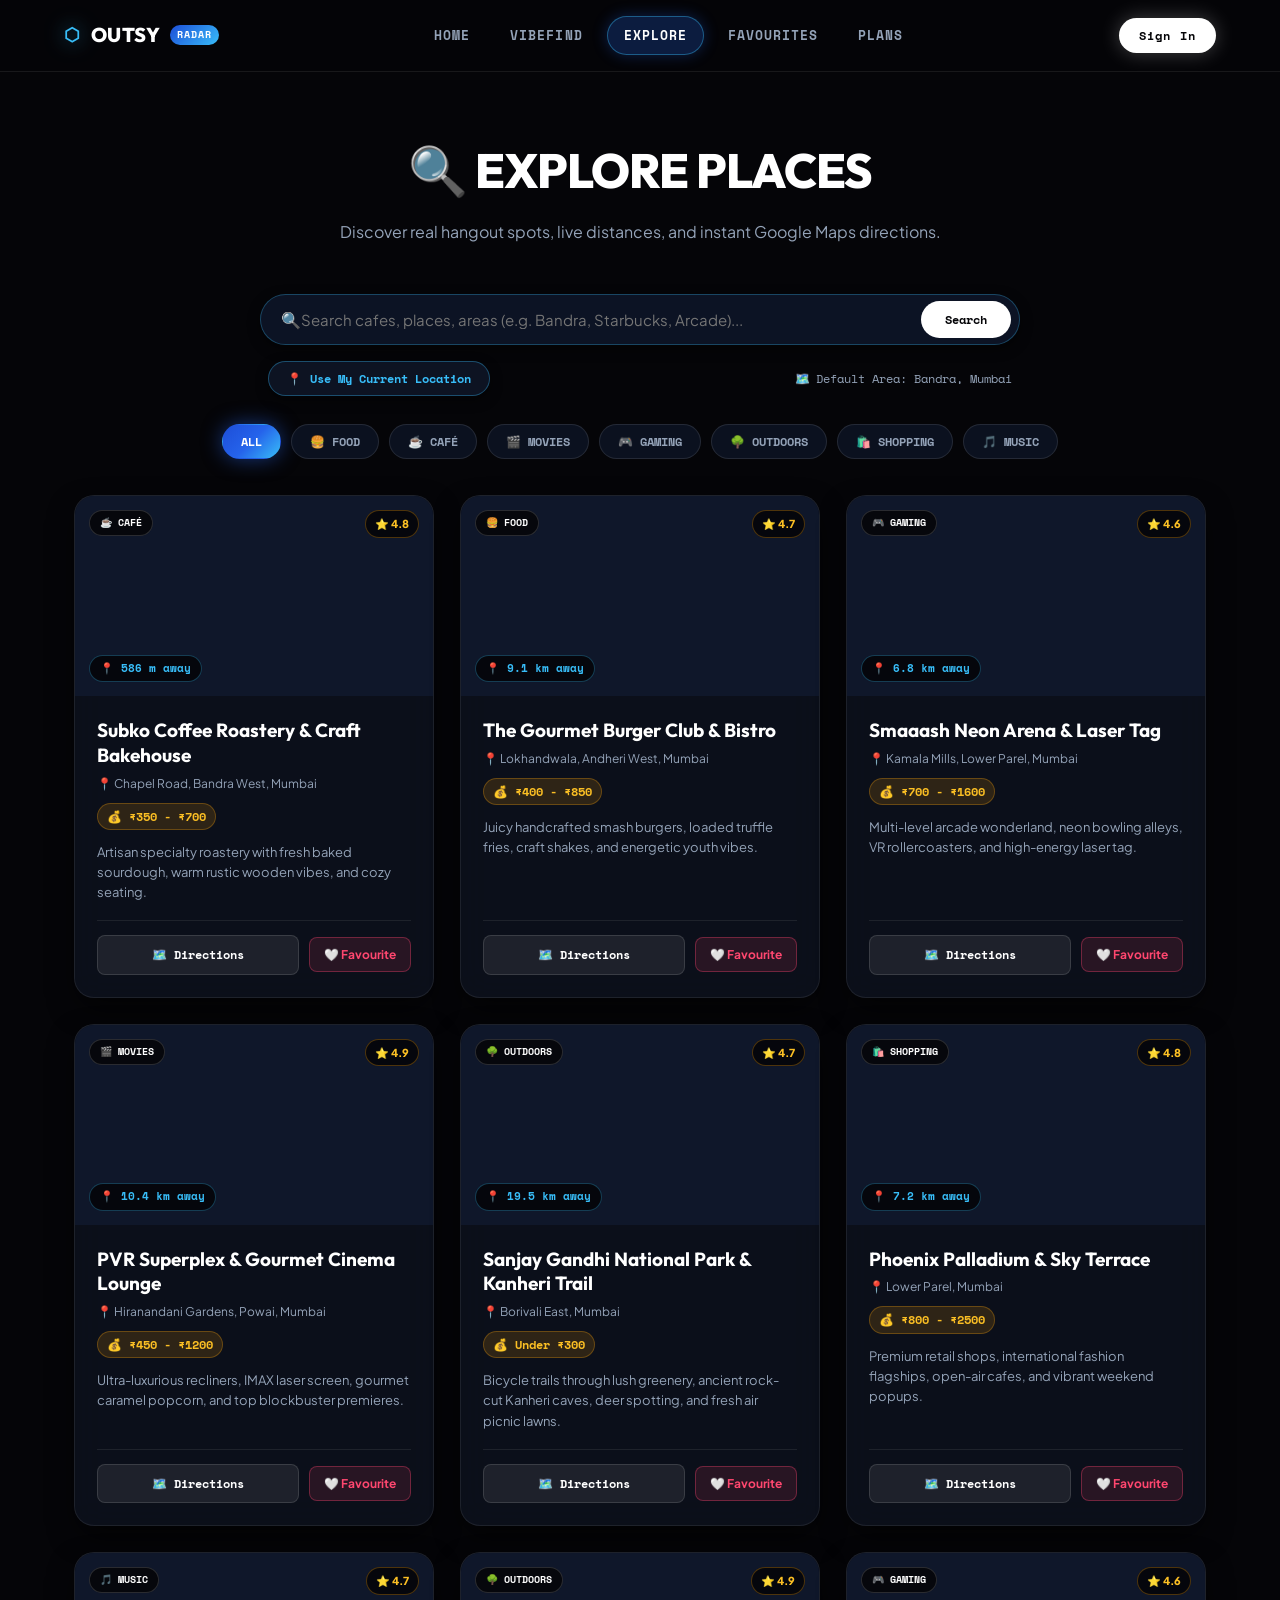
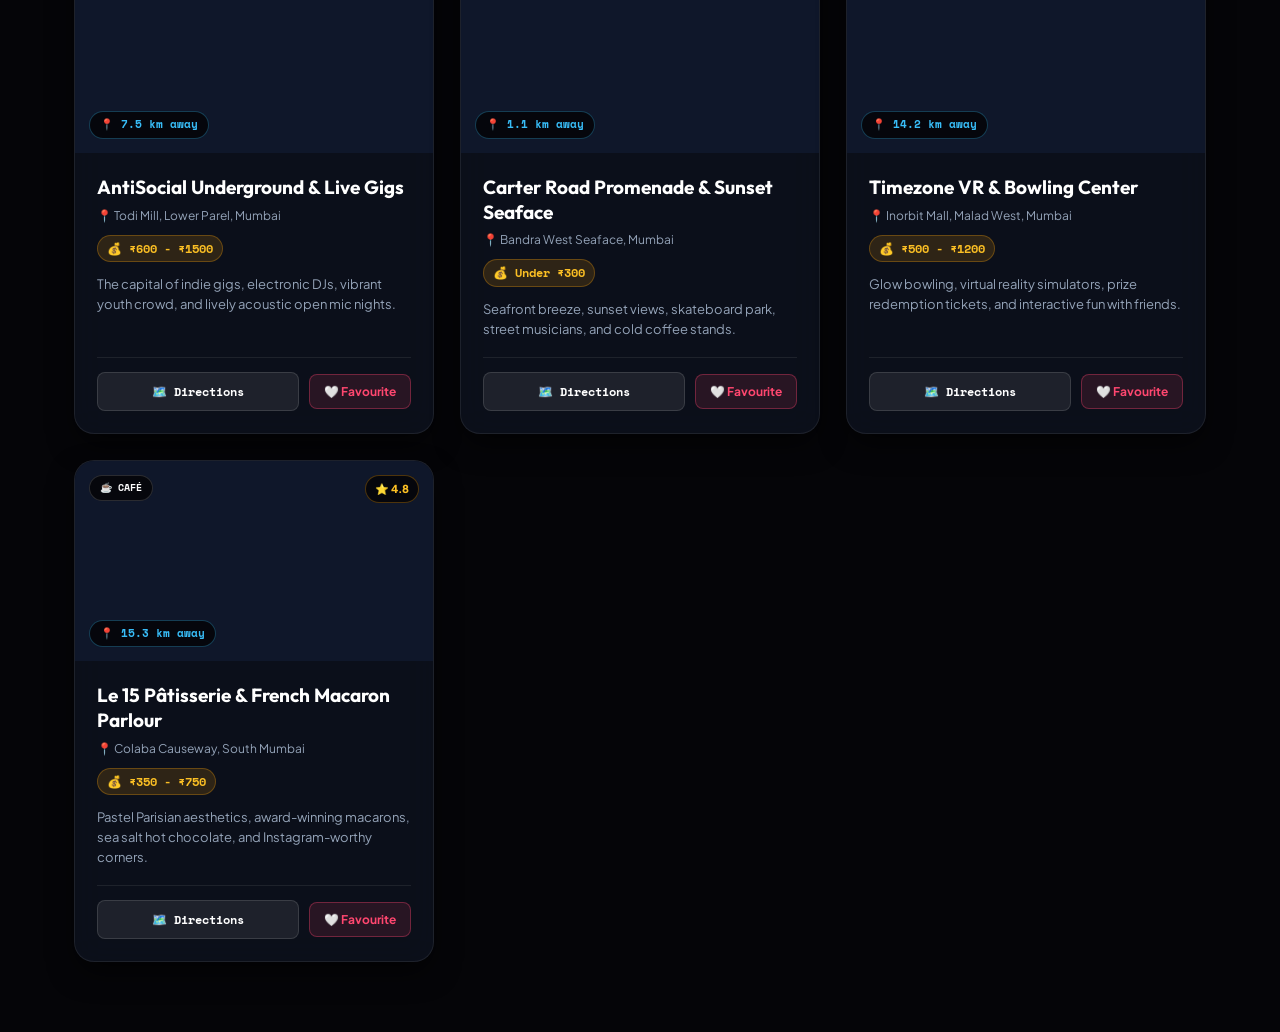
==== commit 0b419783: "theme change" ====
--- a/explore.html
+++ b/explore.html
@@ -14,8 +14,9 @@
     <!-- NAVIGATION BAR -->
     <nav>
         <a href="index.html" class="nav-brand">
-            <span>📍 OUTSY</span>
-            <span class="brand-badge">Hangout Finder</span>
+            <span class="pixel-brand-icon">⬡</span>
+            <span class="brand-text">OUTSY</span>
+            <span class="brand-badge">RADAR</span>
         </a>
 
         <div class="nav-links">
--- a/style.css
+++ b/style.css
@@ -1,54 +1,63 @@
 /* ===================================================
-   OUTSY HANGOUT FINDER - MODERN DESIGN SYSTEM
-   Youthful, Premium, Dynamic & Open Layout
+   OUTSY HANGOUT FINDER - AZURIO THEME
+   Cosmic Surrealist Blue & Black Aesthetic
+   Celestial Planets, High-Contrast Serif & Cumulus Clouds
 =================================================== */
 
-@import url('https://fonts.googleapis.com/css2?family=Outfit:wght@400;500;600;700;800&family=Plus+Jakarta+Sans:wght@300;400;500;600;700;800&display=swap');
+@import url('https://fonts.googleapis.com/css2?family=Cinzel:wght@700;800;900&family=Outfit:wght@400;500;600;700;800;900&family=Space+Mono:ital,wght@0,400;0,700;1,400&family=Plus+Jakarta+Sans:wght@300;400;500;600;700;800&display=swap');
 
 :root {
-    --font-heading: 'Outfit', -apple-system, BlinkMacSystemFont, sans-serif;
-    --font-body: 'Plus Jakarta Sans', -apple-system, BlinkMacSystemFont, sans-serif;
-
-    /* Theme Palette */
-    --bg-page: #f8fafc;
-    --bg-surface: #ffffff;
-    --bg-surface-elevated: #ffffff;
-    --bg-subtle: #f1f5f9;
-    --bg-card-hover: #ffffff;
-
-    --text-primary: #0f172a;
-    --text-secondary: #475569;
+    /* Typographic Hierarchy */
+    --font-azurio: 'Cinzel', 'Playfair Display', Georgia, serif;
+    --font-heading: 'Outfit', -apple-system, sans-serif;
+    --font-mono: 'Space Mono', monospace;
+    --font-body: 'Plus Jakarta Sans', -apple-system, sans-serif;
+
+    /* Pitch Black & Deep Cosmic Navy */
+    --bg-page: #050508;
+    --bg-surface: #0a0d16;
+    --bg-surface-elevated: #111726;
+    --bg-subtle: #172033;
+    --bg-card: rgba(14, 19, 33, 0.75);
+    --bg-card-hover: rgba(20, 28, 48, 0.95);
+
+    /* Text */
+    --text-primary: #ffffff;
+    --text-secondary: #94a3b8;
     --text-muted: #64748b;
-    --text-inverted: #ffffff;
-
-    /* Brand Accents */
-    --brand-primary: #0f172a;
-    --brand-coral: #ff3366;
-    --brand-coral-soft: #ffe4ec;
-    --brand-indigo: #6366f1;
-    --brand-indigo-soft: #eef2ff;
-    --brand-cyan: #06b6d4;
-    --brand-amber: #f59e0b;
-    --brand-emerald: #10b981;
+    --text-inverted: #050508;
+
+    /* Azurio Vibrant Palette */
+    --azurio-cobalt-dark: #0f172a;
+    --azurio-cobalt: #1d4ed8;
+    --azurio-blue: #2563eb;
+    --azurio-sky: #38bdf8;
+    --azurio-cyan: #06b6d4;
+    --azurio-gold: #fbbf24;
+    --azurio-amber: #f59e0b;
+    --azurio-coral: #ff476f;
+    --azurio-peach: #fb7185;
+    --azurio-emerald: #10b981;
 
     /* Gradients */
-    --gradient-hero: linear-gradient(135deg, #0f172a 0%, #1e293b 60%, #312e81 100%);
-    --gradient-accent: linear-gradient(135deg, #ff3366 0%, #ff6b8b 100%);
-    --gradient-indigo: linear-gradient(135deg, #6366f1 0%, #8b5cf6 100%);
-    --gradient-card-overlay: linear-gradient(180deg, rgba(15, 23, 42, 0) 40%, rgba(15, 23, 42, 0.85) 100%);
+    --gradient-hero: linear-gradient(180deg, #050508 0%, #0a0d16 100%);
+    --gradient-gold: linear-gradient(135deg, #fde047 0%, #f59e0b 60%, #ea580c 100%);
+    --gradient-blue-glow: linear-gradient(135deg, #1d4ed8 0%, #2563eb 50%, #38bdf8 100%);
+    --gradient-card-overlay: linear-gradient(180deg, rgba(5, 5, 8, 0) 30%, rgba(5, 5, 8, 0.92) 100%);
 
     /* Borders & Shadows */
-    --border-subtle: rgba(226, 232, 240, 0.8);
-    --border-focus: #6366f1;
-    --shadow-sm: 0 2px 8px -2px rgba(15, 23, 42, 0.05);
-    --shadow-md: 0 12px 30px -10px rgba(15, 23, 42, 0.08);
-    --shadow-lg: 0 20px 40px -15px rgba(15, 23, 42, 0.12);
-    --shadow-glow: 0 10px 25px -5px rgba(255, 51, 102, 0.3);
+    --border-subtle: rgba(255, 255, 255, 0.08);
+    --border-glow: rgba(59, 130, 246, 0.45);
+    --shadow-sm: 0 4px 12px rgba(0, 0, 0, 0.5);
+    --shadow-md: 0 12px 30px -5px rgba(0, 0, 0, 0.7);
+    --shadow-lg: 0 20px 45px -10px rgba(0, 0, 0, 0.85);
+    --shadow-blue-glow: 0 0 35px rgba(37, 99, 235, 0.4);
+    --shadow-gold-glow: 0 0 30px rgba(245, 158, 11, 0.35);
 
     /* Radii */
-    --radius-sm: 10px;
-    --radius-md: 16px;
-    --radius-lg: 24px;
+    --radius-sm: 8px;
+    --radius-md: 14px;
+    --radius-lg: 20px;
     --radius-full: 9999px;
 
     /* Transitions */
@@ -57,7 +66,7 @@
 }
 
 /* =========================
-   BASE RESET & TYPOGRAPHY
+   BASE RESET
 ========================= */
 
 * {
@@ -68,6 +77,7 @@
 
 html {
     scroll-behavior: smooth;
+    background-color: var(--bg-page);
 }
 
 body {
@@ -80,11 +90,6 @@
     flex-direction: column;
     overflow-x: hidden;
     position: relative;
-    background-image: 
-        radial-gradient(at 0% 0%, rgba(99, 102, 241, 0.05) 0px, transparent 50%),
-        radial-gradient(at 100% 0%, rgba(255, 51, 102, 0.04) 0px, transparent 50%),
-        radial-gradient(at 50% 100%, rgba(6, 182, 212, 0.04) 0px, transparent 50%);
-    background-attachment: fixed;
 }
 
 a {
@@ -97,9 +102,10 @@
 }
 
 /* =========================
-   NAVIGATION BAR
+   AZURIO NAVIGATION BAR
 ========================= */
 
+nav.azurio-nav,
 nav {
     position: sticky;
     top: 0;
@@ -107,10 +113,10 @@
     display: flex;
     align-items: center;
     justify-content: space-between;
-    padding: 14px 5%;
-    background: rgba(255, 255, 255, 0.85);
-    backdrop-filter: blur(20px);
-    -webkit-backdrop-filter: blur(20px);
+    padding: 16px 5%;
+    background: rgba(5, 5, 8, 0.85);
+    backdrop-filter: blur(24px);
+    -webkit-backdrop-filter: blur(24px);
     border-bottom: 1px solid var(--border-subtle);
     transition: var(--transition-smooth);
 }
@@ -122,25 +128,32 @@
     font-family: var(--font-heading);
     font-weight: 800;
     font-size: 20px;
-    letter-spacing: -0.5px;
-    color: var(--brand-primary);
+    letter-spacing: 0.5px;
+    color: white;
+}
+
+.pixel-brand-icon {
+    color: var(--azurio-sky);
+    font-size: 18px;
+    filter: drop-shadow(0 0 10px rgba(56, 189, 248, 0.8));
+    animation: pulseIcon 3s ease-in-out infinite;
 }
 
 .nav-brand .brand-badge {
-    background: var(--gradient-accent);
+    background: linear-gradient(135deg, #1d4ed8 0%, #38bdf8 100%);
     color: white;
-    font-size: 11px;
-    font-weight: 700;
-    padding: 3px 8px;
-    border-radius: var(--radius-full);
-    letter-spacing: 0.5px;
-    text-transform: uppercase;
+    font-size: 10px;
+    font-weight: 800;
+    font-family: var(--font-mono);
+    padding: 2px 7px;
+    border-radius: var(--radius-full);
+    letter-spacing: 1px;
 }
 
 .nav-links {
     display: flex;
     align-items: center;
-    gap: 6px;
+    gap: 8px;
     list-style: none;
 }
 
@@ -149,22 +162,25 @@
     align-items: center;
     gap: 6px;
     padding: 8px 16px;
-    font-size: 14px;
-    font-weight: 600;
+    font-size: 13px;
+    font-weight: 700;
+    font-family: var(--font-mono);
+    letter-spacing: 0.08em;
     color: var(--text-secondary);
     border-radius: var(--radius-full);
     transition: var(--transition-fast);
 }
 
 .nav-links a:hover {
-    color: var(--brand-primary);
-    background-color: var(--bg-subtle);
+    color: white;
+    background: rgba(255, 255, 255, 0.08);
 }
 
 .nav-links a.active {
-    color: var(--brand-primary);
-    background-color: var(--bg-subtle);
-    font-weight: 700;
+    color: white;
+    background: rgba(37, 99, 235, 0.25);
+    border: 1px solid rgba(56, 189, 248, 0.4);
+    box-shadow: 0 0 15px rgba(37, 99, 235, 0.3);
 }
 
 .nav-badge-count {
@@ -174,246 +190,528 @@
     min-width: 18px;
     height: 18px;
     padding: 0 5px;
-    font-size: 11px;
-    font-weight: 700;
-    background: var(--brand-coral);
+    font-size: 10px;
+    font-weight: 800;
+    background: var(--azurio-amber);
+    color: #050508;
+    border-radius: var(--radius-full);
+}
+
+.nav-auth {
+    display: flex;
+    align-items: center;
+    gap: 12px;
+}
+
+.nav-auth-user {
+    display: flex;
+    align-items: center;
+    gap: 10px;
+    font-size: 13px;
+    font-weight: 700;
+    font-family: var(--font-mono);
     color: white;
-    border-radius: var(--radius-full);
-}
-
-.nav-auth {
-    display: flex;
-    align-items: center;
-    gap: 12px;
-}
-
-.nav-auth-user {
-    display: flex;
-    align-items: center;
-    gap: 10px;
-    font-size: 14px;
-    font-weight: 600;
-    color: var(--text-primary);
 }
 
 .user-avatar-badge {
     width: 32px;
     height: 32px;
     border-radius: var(--radius-full);
-    background: var(--gradient-indigo);
+    background: linear-gradient(135deg, #1d4ed8 0%, #38bdf8 100%);
     color: white;
     display: flex;
     align-items: center;
     justify-content: center;
-    font-weight: 700;
-    font-size: 13px;
+    font-weight: 800;
+    font-size: 12px;
+    box-shadow: 0 0 12px rgba(56, 189, 248, 0.5);
 }
 
 .btn-nav-logout {
-    font-size: 12px;
+    font-size: 11px;
+    font-family: var(--font-mono);
     padding: 6px 12px;
-    background: var(--bg-subtle);
-    border: none;
-    border-radius: var(--radius-full);
-    color: var(--text-muted);
-    font-weight: 600;
+    background: rgba(239, 68, 68, 0.15);
+    border: 1px solid rgba(239, 68, 68, 0.3);
+    border-radius: var(--radius-full);
+    color: #f87171;
+    font-weight: 700;
     cursor: pointer;
     transition: var(--transition-fast);
 }
 
 .btn-nav-logout:hover {
-    background: #fee2e2;
-    color: #ef4444;
+    background: #ef4444;
+    color: white;
 }
 
 .btn-nav-login {
     display: inline-flex;
     align-items: center;
     gap: 6px;
-    padding: 8px 18px;
+    padding: 8px 20px;
+    font-size: 12px;
+    font-weight: 800;
+    font-family: var(--font-mono);
+    letter-spacing: 0.1em;
+    background: #ffffff;
+    color: #050508;
+    border-radius: var(--radius-full);
+    transition: var(--transition-fast);
+    box-shadow: 0 0 20px rgba(255, 255, 255, 0.25);
+}
+
+.btn-nav-login:hover {
+    background: var(--azurio-sky);
+    color: #050508;
+    transform: translateY(-1px);
+    box-shadow: 0 0 25px rgba(56, 189, 248, 0.6);
+}
+
+/* ===================================================
+   AZURIO THEMED HERO SECTION (PICTURE-PERFECT MATCH)
+=================================================== */
+
+.azurio-hero-section {
+    width: 100%;
+    background-color: #050508;
+    position: relative;
+    overflow: hidden;
+    padding-bottom: 50px;
+}
+
+/* Top Editorial Metadata Row */
+.azurio-meta-top {
+    display: flex;
+    justify-content: space-between;
+    align-items: center;
+    padding: 24px 5% 10px;
+    font-family: var(--font-mono);
+    font-size: 11px;
+    letter-spacing: 0.18em;
+    text-transform: uppercase;
+    color: #cbd5e1;
+    position: relative;
+    z-index: 5;
+}
+
+.meta-brand {
+    display: flex;
+    align-items: center;
+    gap: 12px;
+}
+
+.pixel-emblem {
+    font-size: 20px;
+    filter: drop-shadow(0 0 8px rgba(255, 255, 255, 0.5));
+}
+
+.meta-brand-text {
+    display: flex;
+    flex-direction: column;
+    line-height: 1.25;
+}
+
+.meta-brand-text strong {
     font-size: 13px;
-    font-weight: 700;
-    background: var(--brand-primary);
-    color: white;
-    border-radius: var(--radius-full);
-    transition: var(--transition-fast);
-    box-shadow: 0 4px 14px rgba(15, 23, 42, 0.15);
-}
-
-.btn-nav-login:hover {
-    background: #1e293b;
-    transform: translateY(-1px);
-    box-shadow: 0 6px 20px rgba(15, 23, 42, 0.22);
-}
-
-/* =========================
-   HERO SECTION (HOME)
-========================= */
-
-.hero {
-    width: 100%;
-    max-width: 1180px;
-    margin: 40px auto 30px;
-    padding: 50px 24px;
+    font-weight: 800;
+    color: #ffffff;
+    letter-spacing: 0.2em;
+}
+
+.meta-brand-text span {
+    font-size: 9px;
+    color: var(--azurio-sky);
+}
+
+.meta-center-tag {
+    font-weight: 700;
+    color: #ffffff;
+    text-align: center;
+    letter-spacing: 0.22em;
+}
+
+.meta-tech-stack {
+    display: flex;
+    gap: 14px;
+    color: #94a3b8;
+    font-weight: 700;
+}
+
+.meta-tech-stack span:hover {
+    color: var(--azurio-sky);
+}
+
+/* THE COSMIC STAGE */
+.azurio-stage {
+    position: relative;
+    width: 100%;
+    height: clamp(480px, 64vh, 640px);
+    overflow: hidden;
+    display: flex;
+    align-items: center;
+    justify-content: center;
+    background-color: #050508;
+}
+
+/* 1. TOP EMERGING PLANET */
+.azurio-planet-top {
+    position: absolute;
+    top: -150px;
+    left: 42%;
+    transform: translateX(-50%);
+    width: clamp(280px, 34vw, 420px);
+    height: clamp(280px, 34vw, 420px);
+    border-radius: 50%;
+    background: radial-gradient(circle at 50% 65%, #fb923c 0%, #f43f5e 35%, #0284c7 70%, #050508 100%);
+    box-shadow: 0 0 80px rgba(244, 63, 94, 0.35);
+    z-index: 1;
+    pointer-events: none;
+    animation: floatTopPlanet 8s ease-in-out infinite alternate;
+}
+
+/* 2. LARGE CENTER CELESTIAL PLANET */
+.azurio-planet-center {
+    position: absolute;
+    top: 52%;
+    left: 42%;
+    transform: translate(-50%, -50%);
+    width: clamp(280px, 34vw, 440px);
+    height: clamp(280px, 34vw, 440px);
+    border-radius: 50%;
+    background: radial-gradient(circle at 40% 35%, #fbcfe8 0%, #f472b6 25%, #06b6d4 55%, #1d4ed8 80%, #050508 100%);
+    box-shadow: 0 0 100px rgba(6, 182, 212, 0.35), inset -25px -25px 60px rgba(5, 5, 8, 0.9);
+    z-index: 1;
+    pointer-events: none;
+    animation: floatCenterPlanet 9s ease-in-out infinite alternate;
+}
+
+.planet-inner-glow {
+    position: absolute;
+    inset: 0;
+    border-radius: 50%;
+    background: radial-gradient(circle at 30% 30%, rgba(255, 255, 255, 0.4) 0%, transparent 40%);
+}
+
+/* 3. FLOATING 3D RED-CORAL MOON */
+.azurio-planet-moon {
+    position: absolute;
+    top: 22%;
+    right: 20%;
+    width: clamp(85px, 9vw, 130px);
+    height: clamp(85px, 9vw, 130px);
+    border-radius: 50%;
+    background: radial-gradient(circle at 35% 35%, #ffa6b8 0%, #ff4b6e 40%, #880026 85%, #4a0015 100%);
+    box-shadow: 0 0 50px rgba(255, 75, 110, 0.65), inset -10px -10px 25px rgba(0, 0, 0, 0.8);
+    z-index: 3;
+    pointer-events: none;
+    animation: floatMoon 6s ease-in-out infinite alternate;
+}
+
+/* 4. MEGA SERIF TITLE: OUTSY */
+.azurio-title-wrapper {
+    position: absolute;
+    top: 50%;
+    left: 0;
+    right: 0;
+    transform: translateY(-50%);
+    z-index: 2;
+    text-align: center;
+    width: 100%;
+    pointer-events: auto;
+}
+
+.azurio-mega-title {
+    font-family: var(--font-azurio);
+    font-size: clamp(86px, 19vw, 240px);
+    font-weight: 900;
+    letter-spacing: 0.16em;
+    line-height: 0.85;
+    margin: 0;
+    color: #ffffff;
+    user-select: none;
+    display: flex;
+    justify-content: center;
+    align-items: center;
+    text-shadow: 0 10px 40px rgba(0, 0, 0, 0.95);
+}
+
+.azurio-mega-title .az-char {
+    display: inline-block;
+    transition: transform 0.4s cubic-bezier(0.34, 1.56, 0.64, 1), filter 0.4s ease;
+    cursor: pointer;
+}
+
+.azurio-mega-title .az-char:hover {
+    transform: translateY(-16px) scale(1.08);
+    filter: drop-shadow(0 0 30px rgba(56, 189, 248, 0.8)) drop-shadow(0 0 60px rgba(251, 191, 36, 0.5));
+}
+
+/* 5. BILLOWING BLUE CUMULUS CLOUDS WITH GOLDEN SUNSET TOPS */
+.azurio-clouds-deck {
+    position: absolute;
+    bottom: 0;
+    left: 0;
+    right: 0;
+    z-index: 4;
+    width: 100%;
+    pointer-events: none;
+}
+
+.clouds-svg {
+    width: 100%;
+    height: clamp(160px, 26vw, 300px);
+    display: block;
+    filter: drop-shadow(0 -10px 30px rgba(5, 5, 8, 0.8));
+}
+
+.cloud-layer-back {
+    animation: swayCloudsBack 12s ease-in-out infinite alternate;
+}
+
+.cloud-layer-front {
+    animation: swayCloudsFront 10s ease-in-out infinite alternate;
+}
+
+/* 6. BOTTOM EDITORIAL METADATA ROW */
+.azurio-meta-bottom {
+    position: absolute;
+    bottom: 22px;
+    left: 5%;
+    right: 5%;
+    z-index: 5;
+    display: flex;
+    justify-content: space-between;
+    align-items: flex-end;
+    font-family: var(--font-mono);
+    font-size: 11px;
+    letter-spacing: 0.18em;
+    color: #ffffff;
+    text-shadow: 0 2px 10px rgba(0, 0, 0, 0.9);
+}
+
+.meta-bottom-left {
+    display: flex;
+    flex-direction: column;
+    gap: 3px;
+}
+
+.meta-bottom-left span {
+    color: #94a3b8;
+    font-size: 10px;
+}
+
+.meta-bottom-left strong {
+    color: #ffffff;
+    font-size: 12px;
+    letter-spacing: 0.16em;
+}
+
+.meta-day-night {
+    background: rgba(15, 23, 42, 0.8);
+    backdrop-filter: blur(8px);
+    padding: 6px 14px;
+    border-radius: var(--radius-full);
+    border: 1px solid rgba(255, 255, 255, 0.15);
+    font-weight: 700;
+    font-size: 10px;
+    color: var(--azurio-gold);
+}
+
+/* ===================================================
+   INTERACTION DOCK (SEARCH & QUICK CHIPS)
+=================================================== */
+
+.azurio-interaction-dock {
+    max-width: 900px;
+    margin: 30px auto 20px;
+    padding: 0 24px;
     text-align: center;
     position: relative;
-}
-
-.hero-pill {
-    display: inline-flex;
-    align-items: center;
-    gap: 8px;
-    padding: 8px 18px;
-    background: white;
-    border: 1px solid var(--border-subtle);
-    border-radius: var(--radius-full);
-    font-size: 13px;
-    font-weight: 600;
-    color: var(--brand-indigo);
-    box-shadow: var(--shadow-sm);
-    margin-bottom: 24px;
-    animation: fadeInDown 0.6s ease;
-}
-
-.hero h1 {
+    z-index: 6;
+}
+
+.azurio-subheadline {
     font-family: var(--font-heading);
-    font-size: clamp(34px, 5vw, 60px);
-    font-weight: 800;
-    line-height: 1.15;
-    letter-spacing: -1.5px;
-    color: var(--brand-primary);
-    margin-bottom: 18px;
-}
-
-.hero h1 span.gradient-text {
-    background: linear-gradient(135deg, #ff3366 0%, #8b5cf6 50%, #06b6d4 100%);
+    font-size: clamp(24px, 3.2vw, 36px);
+    font-weight: 800;
+    letter-spacing: -0.6px;
+    color: #ffffff;
+    margin-bottom: 12px;
+}
+
+.gold-gradient-text {
+    background: linear-gradient(135deg, #fde047 0%, #f59e0b 60%, #fb7185 100%);
     -webkit-background-clip: text;
     -webkit-text-fill-color: transparent;
-}
-
-.hero h2 {
-    font-size: clamp(18px, 2.4vw, 24px);
-    font-weight: 500;
+    display: inline-block;
+}
+
+.azurio-lead-text {
+    font-size: clamp(15px, 1.8vw, 18px);
     color: var(--text-secondary);
-    margin-bottom: 16px;
-    line-height: 1.4;
-}
-
-.hero p {
-    font-size: clamp(15px, 1.8vw, 17px);
-    color: var(--text-muted);
-    max-width: 600px;
-    margin: 0 auto 36px;
-}
-
-.hero-search-bar {
     max-width: 640px;
-    margin: 0 auto 32px;
-    background: white;
-    padding: 8px 10px 8px 20px;
+    margin: 0 auto 30px;
+    line-height: 1.6;
+}
+
+/* Azurio Search Bar */
+.azurio-search-bar {
+    max-width: 680px;
+    margin: 0 auto 26px;
+    background: rgba(15, 23, 42, 0.85);
+    backdrop-filter: blur(20px);
+    padding: 8px 10px 8px 22px;
     border-radius: var(--radius-full);
     display: flex;
     align-items: center;
     gap: 12px;
-    box-shadow: var(--shadow-md);
-    border: 1px solid var(--border-subtle);
-    transition: var(--transition-fast);
-}
-
-.hero-search-bar:focus-within {
-    border-color: var(--brand-indigo);
-    box-shadow: 0 16px 36px -10px rgba(99, 102, 241, 0.2);
-}
-
-.hero-search-bar input {
+    box-shadow: 0 16px 40px -10px rgba(0, 0, 0, 0.9), 0 0 0 1px rgba(56, 189, 248, 0.25);
+    border: 1px solid rgba(56, 189, 248, 0.35);
+    transition: var(--transition-fast);
+}
+
+.azurio-search-bar:focus-within {
+    border-color: var(--azurio-sky);
+    box-shadow: 0 16px 50px -5px rgba(56, 189, 248, 0.4), 0 0 0 2px rgba(56, 189, 248, 0.3);
+    transform: translateY(-2px);
+}
+
+.azurio-search-bar input {
     flex: 1;
     border: none;
     outline: none;
-    font-size: 16px;
+    font-size: 15px;
     font-family: inherit;
-    color: var(--text-primary);
+    color: #ffffff;
     background: transparent;
 }
 
-.hero-search-bar input::placeholder {
-    color: var(--text-muted);
-}
-
-.hero-search-bar button {
-    background: var(--brand-primary);
-    color: white;
+.azurio-search-bar input::placeholder {
+    color: #64748b;
+}
+
+.btn-azurio-submit {
+    background: #ffffff;
+    color: #050508;
     border: none;
     border-radius: var(--radius-full);
-    padding: 12px 24px;
-    font-size: 14px;
-    font-weight: 700;
+    padding: 12px 28px;
+    font-size: 13px;
+    font-weight: 800;
+    font-family: var(--font-mono);
+    letter-spacing: 0.12em;
     cursor: pointer;
     display: flex;
     align-items: center;
-    gap: 6px;
-    transition: var(--transition-fast);
-}
-
-.hero-search-bar button:hover {
-    background: var(--brand-coral);
+    gap: 8px;
+    transition: var(--transition-fast);
+    box-shadow: 0 0 20px rgba(255, 255, 255, 0.3);
+}
+
+.btn-azurio-submit:hover {
+    background: var(--azurio-sky);
+    color: #050508;
     transform: translateY(-1px);
-    box-shadow: var(--shadow-glow);
-}
-
-.hero-buttons {
+    box-shadow: 0 0 30px rgba(56, 189, 248, 0.7);
+}
+
+/* Quick Vibe Chips */
+.azurio-vibe-chips {
     display: flex;
     justify-content: center;
     align-items: center;
-    gap: 14px;
+    gap: 10px;
+    flex-wrap: wrap;
+    max-width: 800px;
+    margin: 0 auto 30px;
+}
+
+.az-chip {
+    padding: 8px 18px;
+    background: rgba(15, 23, 42, 0.75);
+    backdrop-filter: blur(12px);
+    border: 1px solid rgba(255, 255, 255, 0.1);
+    border-radius: var(--radius-full);
+    font-size: 13px;
+    font-weight: 700;
+    color: #cbd5e1;
+    transition: var(--transition-fast);
+    text-decoration: none;
+    display: inline-flex;
+    align-items: center;
+}
+
+.az-chip:hover {
+    background: rgba(37, 99, 235, 0.3);
+    border-color: var(--azurio-sky);
+    color: #ffffff;
+    transform: translateY(-3px) scale(1.05);
+    box-shadow: 0 8px 24px -5px rgba(56, 189, 248, 0.4);
+}
+
+/* Action Buttons */
+.azurio-buttons {
+    display: flex;
+    justify-content: center;
+    align-items: center;
+    gap: 16px;
     flex-wrap: wrap;
     margin-top: 10px;
 }
 
-.main-button {
+.azurio-main-btn {
     display: inline-flex;
     align-items: center;
     justify-content: center;
     gap: 8px;
-    padding: 13px 26px;
-    font-size: 14px;
-    font-weight: 700;
-    letter-spacing: -0.2px;
-    border-radius: var(--radius-full);
-    background: var(--brand-primary);
-    color: white;
-    transition: var(--transition-fast);
-    box-shadow: 0 6px 20px rgba(15, 23, 42, 0.12);
+    padding: 14px 30px;
+    font-size: 13px;
+    font-weight: 800;
+    font-family: var(--font-mono);
+    letter-spacing: 0.12em;
+    border-radius: var(--radius-full);
+    transition: var(--transition-fast);
+    cursor: pointer;
+    text-decoration: none;
+}
+
+.azurio-main-btn.primary {
+    background: #ffffff;
+    color: #050508;
+    box-shadow: 0 0 25px rgba(255, 255, 255, 0.25);
     border: none;
-    cursor: pointer;
-}
-
-.main-button:hover {
+}
+
+.azurio-main-btn.primary:hover {
+    background: var(--azurio-sky);
+    color: #050508;
     transform: translateY(-2px);
-    box-shadow: 0 10px 25px rgba(15, 23, 42, 0.2);
-    color: white;
-}
-
-.main-button.secondary {
-    background: white;
-    color: var(--text-primary);
-    border: 1px solid var(--border-subtle);
-    box-shadow: var(--shadow-sm);
-}
-
-.main-button.secondary:hover {
-    background: var(--bg-subtle);
-    border-color: #cbd5e1;
+    box-shadow: 0 0 35px rgba(56, 189, 248, 0.7);
+}
+
+.azurio-main-btn.secondary {
+    background: rgba(15, 23, 42, 0.85);
+    color: #ffffff;
+    border: 1px solid rgba(255, 255, 255, 0.2);
+    box-shadow: 0 8px 25px rgba(0, 0, 0, 0.5);
+}
+
+.azurio-main-btn.secondary:hover {
+    background: rgba(30, 41, 59, 0.95);
+    border-color: var(--azurio-sky);
+    color: var(--azurio-sky);
     transform: translateY(-2px);
 }
 
-/* =========================
-   FEATURES SECTION ("WHAT CAN YOU DO")
-========================= */
+/* ===================================================
+   FEATURES SECTION ("WHAT CAN YOU DO") - DARK COSMIC
+=================================================== */
 
 .features {
     width: 100%;
     max-width: 1180px;
-    margin: 30px auto 60px;
+    margin: 60px auto;
     padding: 0 24px;
     text-align: center;
 }
@@ -421,9 +719,10 @@
 .section-tagline {
     font-size: 12px;
     font-weight: 800;
-    letter-spacing: 1.5px;
+    font-family: var(--font-mono);
+    letter-spacing: 3px;
     text-transform: uppercase;
-    color: var(--brand-coral);
+    color: var(--azurio-sky);
     margin-bottom: 8px;
     display: block;
 }
@@ -433,25 +732,28 @@
 .fav-section > h2,
 .plan-section > h2 {
     font-family: var(--font-heading);
-    font-size: clamp(26px, 3.2vw, 36px);
+    font-size: clamp(28px, 3.6vw, 42px);
     font-weight: 800;
     letter-spacing: -0.8px;
-    color: var(--brand-primary);
+    color: #ffffff;
     margin-bottom: 36px;
 }
 
 .cards {
     display: grid;
     grid-template-columns: repeat(auto-fit, minmax(280px, 1fr));
-    gap: 24px;
-}
-
-.card {
-    background: white;
-    padding: 36px 28px;
+    gap: 26px;
+}
+
+.card,
+.azurio-card {
+    background: var(--bg-card);
+    backdrop-filter: blur(16px);
+    -webkit-backdrop-filter: blur(16px);
+    padding: 38px 30px;
     border-radius: var(--radius-lg);
     border: 1px solid var(--border-subtle);
-    box-shadow: var(--shadow-sm);
+    box-shadow: var(--shadow-md);
     text-align: left;
     transition: var(--transition-smooth);
     position: relative;
@@ -464,71 +766,76 @@
     top: 0;
     left: 0;
     right: 0;
-    height: 3px;
+    height: 2px;
     background: transparent;
     transition: var(--transition-fast);
 }
 
 .card:hover {
-    transform: translateY(-6px);
-    box-shadow: var(--shadow-lg);
-    border-color: rgba(99, 102, 241, 0.25);
+    transform: translateY(-7px);
+    box-shadow: 0 20px 45px -10px rgba(0, 0, 0, 0.9), 0 0 30px rgba(37, 99, 235, 0.25);
+    border-color: rgba(56, 189, 248, 0.4);
+    background: var(--bg-card-hover);
 }
 
 .card:hover::before {
-    background: var(--gradient-accent);
+    background: linear-gradient(90deg, #1d4ed8, #38bdf8, #fbbf24);
 }
 
 .card-icon {
-    width: 56px;
-    height: 56px;
+    width: 58px;
+    height: 58px;
     border-radius: var(--radius-md);
     display: flex;
     align-items: center;
     justify-content: center;
     font-size: 26px;
-    margin-bottom: 20px;
-    background: var(--bg-subtle);
+    margin-bottom: 22px;
+    background: rgba(255, 255, 255, 0.06);
+    border: 1px solid rgba(255, 255, 255, 0.08);
     transition: var(--transition-fast);
 }
 
 .card:nth-child(1) .card-icon {
-    background: var(--brand-indigo-soft);
-    color: var(--brand-indigo);
+    background: rgba(37, 99, 235, 0.2);
+    color: var(--azurio-sky);
+    border-color: rgba(37, 99, 235, 0.4);
 }
 
 .card:nth-child(2) .card-icon {
-    background: var(--brand-coral-soft);
-    color: var(--brand-coral);
+    background: rgba(255, 71, 111, 0.2);
+    color: var(--azurio-coral);
+    border-color: rgba(255, 71, 111, 0.4);
 }
 
 .card:nth-child(3) .card-icon {
-    background: #ecfdf5;
-    color: var(--brand-emerald);
+    background: rgba(245, 158, 11, 0.2);
+    color: var(--azurio-gold);
+    border-color: rgba(245, 158, 11, 0.4);
 }
 
 .card:hover .card-icon {
-    transform: scale(1.1) rotate(4deg);
+    transform: scale(1.12) rotate(4deg);
 }
 
 .card h3 {
     font-family: var(--font-heading);
-    font-size: 20px;
+    font-size: 22px;
     font-weight: 700;
     letter-spacing: -0.4px;
-    color: var(--brand-primary);
-    margin-bottom: 10px;
+    color: #ffffff;
+    margin-bottom: 12px;
 }
 
 .card p {
     font-size: 14px;
-    line-height: 1.6;
+    line-height: 1.65;
     color: var(--text-secondary);
 }
 
-/* =========================
-   VIBES SECTION (HOME)
-========================= */
+/* ===================================================
+   VIBES SECTION (DARK PILLS)
+=================================================== */
 
 .vibes {
     width: 100%;
@@ -545,67 +852,72 @@
     flex-wrap: wrap;
 }
 
-.vibe {
+.vibe,
+.azurio-vibe-pill {
     display: flex;
     align-items: center;
     gap: 10px;
-    padding: 12px 22px;
-    background: white;
-    border: 1px solid var(--border-subtle);
-    border-radius: var(--radius-full);
-    color: var(--text-primary);
-    font-size: 20px;
+    padding: 13px 24px;
+    background: rgba(15, 23, 42, 0.7);
+    backdrop-filter: blur(12px);
+    border: 1px solid rgba(255, 255, 255, 0.1);
+    border-radius: var(--radius-full);
+    color: #ffffff;
+    font-size: 18px;
     box-shadow: var(--shadow-sm);
     transition: var(--transition-fast);
     cursor: pointer;
 }
 
 .vibe span {
-    font-size: 14px;
-    font-weight: 700;
-    letter-spacing: -0.2px;
+    font-size: 13px;
+    font-weight: 800;
+    font-family: var(--font-mono);
+    letter-spacing: 0.1em;
 }
 
 .vibe:hover {
-    background: var(--brand-primary);
-    color: white;
-    border-color: var(--brand-primary);
-    transform: translateY(-3px) scale(1.03);
-    box-shadow: var(--shadow-md);
-}
-
-/* =========================
-   CALL TO ACTION (HOME)
-========================= */
+    background: linear-gradient(135deg, #1d4ed8 0%, #2563eb 60%, #38bdf8 100%);
+    color: #ffffff;
+    border-color: transparent;
+    transform: translateY(-4px) scale(1.05);
+    box-shadow: 0 10px 25px -4px rgba(37, 99, 235, 0.5);
+}
+
+/* ===================================================
+   CALL TO ACTION (AZURIO COSMIC CTA)
+=================================================== */
 
 .cta {
     width: 100%;
     max-width: 1180px;
     margin: 30px auto 80px;
-    padding: 60px 32px;
-    background: var(--gradient-hero);
+    padding: 70px 32px;
+    background: linear-gradient(135deg, #050508 0%, #0f172a 60%, #1e3a8a 100%);
     color: white;
     border-radius: var(--radius-lg);
+    border: 1px solid rgba(56, 189, 248, 0.25);
     text-align: center;
     position: relative;
     overflow: hidden;
-    box-shadow: var(--shadow-lg);
+    box-shadow: 0 25px 60px -15px rgba(0, 0, 0, 0.95), 0 0 50px rgba(37, 99, 235, 0.25);
 }
 
 .cta::after {
     content: '';
     position: absolute;
-    width: 300px;
-    height: 300px;
-    background: radial-gradient(circle, rgba(255, 51, 102, 0.25) 0%, transparent 70%);
+    width: 400px;
+    height: 400px;
+    background: radial-gradient(circle, rgba(56, 189, 248, 0.25) 0%, rgba(245, 158, 11, 0.15) 50%, transparent 70%);
     top: -50px;
     right: -50px;
     pointer-events: none;
+    animation: rotateAura 15s linear infinite;
 }
 
 .cta h2 {
     font-family: var(--font-heading);
-    font-size: clamp(28px, 4vw, 42px);
+    font-size: clamp(30px, 4.2vw, 46px);
     font-weight: 800;
     letter-spacing: -1px;
     margin-bottom: 16px;
@@ -613,27 +925,15 @@
 
 .cta p {
     font-size: 16px;
-    color: #94a3b8;
-    max-width: 520px;
-    margin: 0 auto 30px;
-}
-
-.cta .main-button {
-    background: white;
-    color: var(--brand-primary);
-    font-weight: 800;
-}
-
-.cta .main-button:hover {
-    background: var(--brand-coral);
-    color: white;
-    transform: translateY(-2px);
-    box-shadow: var(--shadow-glow);
-}
-
-/* =========================
-   EXPLORE PAGE & HEADER
-========================= */
+    color: #cbd5e1;
+    max-width: 540px;
+    margin: 0 auto 32px;
+    line-height: 1.6;
+}
+
+/* ===================================================
+   EXPLORE PAGE (DARK AZURIO COSMIC)
+=================================================== */
 
 .explore-header,
 .fav-header,
@@ -654,7 +954,7 @@
     font-size: clamp(32px, 4.5vw, 48px);
     font-weight: 800;
     letter-spacing: -1px;
-    color: var(--brand-primary);
+    color: #ffffff;
     margin-bottom: 10px;
 }
 
@@ -663,7 +963,7 @@
 .plan-header p,
 .vibefind-header p {
     font-size: 16px;
-    color: var(--text-muted);
+    color: var(--text-secondary);
 }
 
 .explore-section {
@@ -673,7 +973,6 @@
     padding: 0 24px;
 }
 
-/* Explore Controls (Search + Location Button) */
 .search-controls-wrapper {
     display: flex;
     flex-direction: column;
@@ -687,8 +986,8 @@
     width: 100%;
     display: flex;
     align-items: center;
-    background: white;
-    border: 1px solid var(--border-subtle);
+    background: rgba(15, 23, 42, 0.85);
+    border: 1px solid rgba(56, 189, 248, 0.3);
     border-radius: var(--radius-full);
     padding: 6px 8px 6px 20px;
     box-shadow: var(--shadow-sm);
@@ -696,8 +995,8 @@
 }
 
 .search-input-group:focus-within {
-    border-color: var(--brand-indigo);
-    box-shadow: 0 10px 30px -5px rgba(99, 102, 241, 0.2);
+    border-color: var(--azurio-sky);
+    box-shadow: 0 0 25px rgba(56, 189, 248, 0.35);
 }
 
 .search-input-group input {
@@ -706,28 +1005,26 @@
     outline: none;
     font-size: 15px;
     font-family: inherit;
-    color: var(--text-primary);
+    color: #ffffff;
     background: transparent;
 }
 
 .search-input-group .btn-search {
-    background: var(--brand-primary);
-    color: white;
+    background: #ffffff;
+    color: #050508;
     border: none;
-    padding: 10px 22px;
-    border-radius: var(--radius-full);
-    font-weight: 700;
-    font-size: 13px;
+    padding: 10px 24px;
+    border-radius: var(--radius-full);
+    font-weight: 800;
+    font-family: var(--font-mono);
+    font-size: 12px;
     cursor: pointer;
     transition: var(--transition-fast);
-    display: flex;
-    align-items: center;
-    gap: 6px;
 }
 
 .search-input-group .btn-search:hover {
-    background: var(--brand-coral);
-    transform: translateY(-1px);
+    background: var(--azurio-sky);
+    box-shadow: 0 0 20px rgba(56, 189, 248, 0.6);
 }
 
 .location-action-bar {
@@ -745,27 +1042,29 @@
     align-items: center;
     gap: 8px;
     padding: 8px 18px;
-    background: white;
-    border: 1px solid var(--border-subtle);
-    border-radius: var(--radius-full);
-    font-size: 13px;
-    font-weight: 600;
-    color: var(--brand-indigo);
+    background: rgba(15, 23, 42, 0.8);
+    border: 1px solid rgba(56, 189, 248, 0.35);
+    border-radius: var(--radius-full);
+    font-size: 12px;
+    font-weight: 700;
+    font-family: var(--font-mono);
+    color: var(--azurio-sky);
     box-shadow: var(--shadow-sm);
     cursor: pointer;
     transition: var(--transition-fast);
 }
 
 .btn-get-location:hover {
-    background: var(--brand-indigo-soft);
-    border-color: var(--brand-indigo);
-    transform: translateY(-1px);
+    background: rgba(37, 99, 235, 0.25);
+    border-color: var(--azurio-sky);
+    color: #ffffff;
+    box-shadow: 0 0 20px rgba(56, 189, 248, 0.4);
 }
 
 .location-status-badge {
     font-size: 12px;
-    color: var(--text-muted);
-    font-weight: 500;
+    font-family: var(--font-mono);
+    color: var(--text-secondary);
     display: flex;
     align-items: center;
     gap: 6px;
@@ -782,35 +1081,34 @@
 
 .filter-btn {
     padding: 8px 18px;
-    background: white;
-    border: 1px solid var(--border-subtle);
-    border-radius: var(--radius-full);
-    font-size: 13px;
-    font-weight: 600;
+    background: rgba(15, 23, 42, 0.7);
+    border: 1px solid rgba(255, 255, 255, 0.1);
+    border-radius: var(--radius-full);
+    font-size: 12px;
+    font-weight: 700;
+    font-family: var(--font-mono);
     color: var(--text-secondary);
     cursor: pointer;
     transition: var(--transition-fast);
-    box-shadow: var(--shadow-sm);
 }
 
 .filter-btn:hover {
-    color: var(--brand-primary);
-    background: var(--bg-subtle);
-    border-color: #cbd5e1;
-    transform: translateY(-1px);
+    color: #ffffff;
+    background: rgba(255, 255, 255, 0.1);
+    border-color: rgba(255, 255, 255, 0.2);
 }
 
 .filter-btn.active {
-    background: var(--brand-primary);
-    color: white;
-    border-color: var(--brand-primary);
-    font-weight: 700;
-    box-shadow: 0 4px 14px rgba(15, 23, 42, 0.2);
-}
-
-/* =========================
-   PLACES GRID & MODERN CARDS
-========================= */
+    background: linear-gradient(135deg, #1d4ed8 0%, #2563eb 50%, #38bdf8 100%);
+    color: #ffffff;
+    border-color: transparent;
+    font-weight: 800;
+    box-shadow: 0 0 20px rgba(37, 99, 235, 0.5);
+}
+
+/* ===================================================
+   PLACES GRID & DARK COSMIC PLACE CARDS
+=================================================== */
 
 .places-container {
     display: grid;
@@ -819,21 +1117,22 @@
 }
 
 .place-card {
-    background: white;
+    background: var(--bg-card);
+    backdrop-filter: blur(16px);
     border-radius: var(--radius-lg);
     border: 1px solid var(--border-subtle);
     overflow: hidden;
     display: flex;
     flex-direction: column;
-    box-shadow: var(--shadow-sm);
+    box-shadow: var(--shadow-md);
     transition: var(--transition-smooth);
     position: relative;
 }
 
 .place-card:hover {
     transform: translateY(-6px);
-    box-shadow: var(--shadow-lg);
-    border-color: rgba(99, 102, 241, 0.2);
+    box-shadow: 0 20px 45px -10px rgba(0, 0, 0, 0.95), 0 0 30px rgba(37, 99, 235, 0.3);
+    border-color: rgba(56, 189, 248, 0.4);
 }
 
 .place-image-wrap {
@@ -841,7 +1140,7 @@
     width: 100%;
     height: 200px;
     overflow: hidden;
-    background: var(--bg-subtle);
+    background: #0f172a;
 }
 
 .place-image-wrap img {
@@ -859,14 +1158,15 @@
     position: absolute;
     top: 14px;
     left: 14px;
-    background: rgba(15, 23, 42, 0.8);
+    background: rgba(5, 5, 8, 0.85);
     backdrop-filter: blur(8px);
-    color: white;
-    font-size: 11px;
-    font-weight: 700;
-    padding: 5px 12px;
-    border-radius: var(--radius-full);
-    letter-spacing: 0.3px;
+    color: #ffffff;
+    font-size: 10px;
+    font-family: var(--font-mono);
+    font-weight: 700;
+    padding: 4px 10px;
+    border-radius: var(--radius-full);
+    border: 1px solid rgba(255, 255, 255, 0.15);
     text-transform: uppercase;
 }
 
@@ -874,38 +1174,39 @@
     position: absolute;
     bottom: 14px;
     left: 14px;
-    background: rgba(255, 255, 255, 0.92);
+    background: rgba(5, 5, 8, 0.88);
     backdrop-filter: blur(8px);
-    color: var(--brand-primary);
+    color: var(--azurio-sky);
     font-size: 11px;
+    font-family: var(--font-mono);
     font-weight: 700;
     padding: 4px 10px;
     border-radius: var(--radius-full);
+    border: 1px solid rgba(56, 189, 248, 0.3);
     display: flex;
     align-items: center;
     gap: 4px;
-    box-shadow: 0 2px 8px rgba(0, 0, 0, 0.15);
 }
 
 .place-rating-badge {
     position: absolute;
     top: 14px;
     right: 14px;
-    background: rgba(255, 255, 255, 0.95);
+    background: rgba(5, 5, 8, 0.88);
     backdrop-filter: blur(8px);
-    color: var(--brand-primary);
-    font-size: 12px;
-    font-weight: 700;
+    color: var(--azurio-gold);
+    font-size: 11px;
+    font-weight: 800;
     padding: 4px 9px;
     border-radius: var(--radius-full);
+    border: 1px solid rgba(245, 158, 11, 0.3);
     display: flex;
     align-items: center;
     gap: 3px;
-    box-shadow: 0 2px 8px rgba(0, 0, 0, 0.12);
 }
 
 .place-info {
-    padding: 20px;
+    padding: 22px;
     display: flex;
     flex-direction: column;
     flex: 1;
@@ -915,14 +1216,14 @@
     font-family: var(--font-heading);
     font-size: 19px;
     font-weight: 700;
-    color: var(--brand-primary);
+    color: #ffffff;
     margin-bottom: 6px;
     line-height: 1.3;
 }
 
 .place-location-line {
-    font-size: 13px;
-    color: var(--text-muted);
+    font-size: 12px;
+    color: #94a3b8;
     margin-bottom: 10px;
     display: flex;
     align-items: center;
@@ -930,10 +1231,12 @@
 }
 
 .place-price-tag {
-    font-size: 13px;
-    font-weight: 700;
-    color: var(--brand-emerald);
-    background: #ecfdf5;
+    font-size: 12px;
+    font-weight: 800;
+    font-family: var(--font-mono);
+    color: var(--azurio-gold);
+    background: rgba(245, 158, 11, 0.15);
+    border: 1px solid rgba(245, 158, 11, 0.3);
     padding: 3px 9px;
     border-radius: var(--radius-full);
     display: inline-block;
@@ -943,8 +1246,8 @@
 
 .place-desc {
     font-size: 13px;
-    color: var(--text-secondary);
-    line-height: 1.5;
+    color: #94a3b8;
+    line-height: 1.55;
     margin-bottom: 18px;
     flex: 1;
 }
@@ -966,20 +1269,22 @@
     justify-content: center;
     gap: 6px;
     padding: 9px 14px;
-    background: var(--bg-subtle);
-    color: var(--text-primary);
+    background: rgba(255, 255, 255, 0.08);
+    color: #ffffff;
     font-size: 12px;
     font-weight: 700;
+    font-family: var(--font-mono);
     border-radius: var(--radius-sm);
     transition: var(--transition-fast);
-    border: none;
+    border: 1px solid rgba(255, 255, 255, 0.12);
     cursor: pointer;
     text-decoration: none;
 }
 
 .btn-directions:hover {
-    background: #0f172a;
-    color: white;
+    background: #ffffff;
+    color: #050508;
+    box-shadow: 0 0 20px rgba(255, 255, 255, 0.4);
 }
 
 .fav-btn {
@@ -988,9 +1293,9 @@
     justify-content: center;
     gap: 6px;
     padding: 9px 14px;
-    background: white;
-    color: var(--brand-coral);
-    border: 1px solid #fecdd3;
+    background: rgba(255, 71, 111, 0.12);
+    color: var(--azurio-coral);
+    border: 1px solid rgba(255, 71, 111, 0.35);
     font-size: 12px;
     font-weight: 700;
     border-radius: var(--radius-sm);
@@ -999,24 +1304,24 @@
 }
 
 .fav-btn:hover {
-    background: var(--brand-coral-soft);
-    border-color: var(--brand-coral);
+    background: rgba(255, 71, 111, 0.25);
+    border-color: var(--azurio-coral);
+    box-shadow: 0 0 15px rgba(255, 71, 111, 0.4);
 }
 
 .fav-btn.favorited {
-    background: var(--brand-coral);
+    background: var(--azurio-coral);
     color: white;
-    border-color: var(--brand-coral);
-    box-shadow: 0 4px 12px rgba(255, 51, 102, 0.25);
-}
-
-/* Empty State / Loading State */
-.loading-places,
-.empty-places {
+    border-color: var(--azurio-coral);
+    box-shadow: 0 0 20px rgba(255, 71, 111, 0.6);
+}
+
+.empty-places,
+.loading-places {
     grid-column: 1 / -1;
     text-align: center;
     padding: 60px 20px;
-    background: white;
+    background: var(--bg-card);
     border-radius: var(--radius-lg);
     border: 1px dashed var(--border-subtle);
 }
@@ -1024,16 +1329,16 @@
 .loading-spinner {
     width: 36px;
     height: 36px;
-    border: 3px solid var(--bg-subtle);
-    border-top-color: var(--brand-coral);
+    border: 3px solid rgba(255, 255, 255, 0.1);
+    border-top-color: var(--azurio-sky);
     border-radius: 50%;
     animation: spin 0.8s linear infinite;
     margin: 0 auto 16px;
 }
 
-/* =========================
+/* ===================================================
    FAVOURITES PAGE
-========================= */
+=================================================== */
 
 .fav-section {
     width: 100%;
@@ -1054,15 +1359,15 @@
     max-width: 480px;
     margin: 40px auto;
     padding: 50px 32px;
-    background: white;
+    background: var(--bg-card);
     border: 1px dashed var(--border-subtle);
     border-radius: var(--radius-lg);
     text-align: center;
-    box-shadow: var(--shadow-sm);
+    box-shadow: var(--shadow-md);
 }
 
 .empty-icon {
-    font-size: 54px;
+    font-size: 50px;
     margin-bottom: 16px;
 }
 
@@ -1070,31 +1375,33 @@
     font-family: var(--font-heading);
     font-size: 22px;
     font-weight: 700;
-    color: var(--brand-primary);
+    color: #ffffff;
     margin-bottom: 10px;
 }
 
 .empty-fav p {
     font-size: 14px;
-    color: var(--text-muted);
+    color: var(--text-secondary);
     margin-bottom: 24px;
 }
 
 .saved-card {
-    background: white;
+    background: var(--bg-card);
+    backdrop-filter: blur(16px);
     border-radius: var(--radius-lg);
     border: 1px solid var(--border-subtle);
     overflow: hidden;
     display: flex;
     flex-direction: column;
-    box-shadow: var(--shadow-sm);
+    box-shadow: var(--shadow-md);
     transition: var(--transition-smooth);
     text-align: left;
 }
 
 .saved-card:hover {
     transform: translateY(-6px);
-    box-shadow: var(--shadow-lg);
+    box-shadow: 0 20px 45px -10px rgba(0, 0, 0, 0.95), 0 0 30px rgba(37, 99, 235, 0.25);
+    border-color: rgba(56, 189, 248, 0.4);
 }
 
 .saved-image-wrap {
@@ -1102,7 +1409,7 @@
     width: 100%;
     height: 180px;
     overflow: hidden;
-    background: var(--bg-subtle);
+    background: #0f172a;
 }
 
 .saved-image-wrap img {
@@ -1122,7 +1429,7 @@
     font-family: var(--font-heading);
     font-size: 18px;
     font-weight: 700;
-    color: var(--brand-primary);
+    color: #ffffff;
     margin-bottom: 8px;
 }
 
@@ -1132,11 +1439,12 @@
     justify-content: center;
     gap: 6px;
     padding: 9px 16px;
-    background: #fee2e2;
-    color: #ef4444;
-    border: none;
+    background: rgba(239, 68, 68, 0.15);
+    color: #f87171;
+    border: 1px solid rgba(239, 68, 68, 0.3);
     font-size: 12px;
     font-weight: 700;
+    font-family: var(--font-mono);
     border-radius: var(--radius-sm);
     cursor: pointer;
     transition: var(--transition-fast);
@@ -1147,9 +1455,9 @@
     color: white;
 }
 
-/* =========================
-   PLANNER PAGE (SPLIT OPEN LAYOUT)
-========================= */
+/* ===================================================
+   PLANNER PAGE (SPLIT DARK COSMIC)
+=================================================== */
 
 .planner-layout {
     width: 100%;
@@ -1169,30 +1477,25 @@
 }
 
 .plan-section {
-    background: white;
+    background: var(--bg-card);
+    backdrop-filter: blur(16px);
     border-radius: var(--radius-lg);
     border: 1px solid var(--border-subtle);
     padding: 36px 30px;
-    box-shadow: var(--shadow-sm);
+    box-shadow: var(--shadow-md);
 }
 
 .plan-section h2 {
     font-family: var(--font-heading);
     font-size: 22px;
     font-weight: 800;
-    letter-spacing: -0.5px;
-    color: var(--brand-primary);
+    color: #ffffff;
     margin-bottom: 24px;
     text-align: left;
 }
 
 #planForm {
     width: 100%;
-    margin: 0;
-    padding: 0;
-    background: transparent;
-    border: none;
-    box-shadow: none;
 }
 
 .form-row {
@@ -1213,9 +1516,10 @@
 
 .form-group label {
     display: block;
-    font-size: 13px;
-    font-weight: 700;
-    color: var(--text-primary);
+    font-size: 12px;
+    font-family: var(--font-mono);
+    font-weight: 700;
+    color: #cbd5e1;
     margin-bottom: 6px;
 }
 
@@ -1223,11 +1527,11 @@
 .form-group select,
 .form-group textarea {
     width: 100%;
-    padding: 11px 14px;
+    padding: 12px 14px;
     font-size: 14px;
     font-family: inherit;
-    color: var(--text-primary);
-    background: var(--bg-page);
+    color: #ffffff;
+    background: rgba(10, 13, 22, 0.8);
     border: 1px solid var(--border-subtle);
     border-radius: var(--radius-sm);
     transition: var(--transition-fast);
@@ -1237,9 +1541,14 @@
 .form-group input:focus,
 .form-group select:focus,
 .form-group textarea:focus {
-    border-color: var(--brand-indigo);
-    background: white;
-    box-shadow: 0 0 0 3px rgba(99, 102, 241, 0.12);
+    border-color: var(--azurio-sky);
+    background: rgba(17, 24, 39, 0.95);
+    box-shadow: 0 0 15px rgba(56, 189, 248, 0.35);
+}
+
+.form-group select option {
+    background: #0a0d16;
+    color: #ffffff;
 }
 
 .plan-buttons {
@@ -1252,47 +1561,48 @@
     flex: 1;
     padding: 12px;
     border-radius: var(--radius-sm);
-    font-size: 13px;
-    font-weight: 700;
+    font-size: 12px;
+    font-weight: 800;
+    font-family: var(--font-mono);
+    letter-spacing: 0.1em;
     cursor: pointer;
     transition: var(--transition-fast);
     border: none;
 }
 
 .plan-buttons #sub {
-    background: var(--brand-primary);
+    background: #ffffff;
+    color: #050508;
+    box-shadow: 0 0 20px rgba(255, 255, 255, 0.25);
+}
+
+.plan-buttons #sub:hover {
+    background: var(--azurio-sky);
+    box-shadow: 0 0 25px rgba(56, 189, 248, 0.6);
+}
+
+.plan-buttons #reset {
+    background: rgba(255, 255, 255, 0.08);
+    color: #cbd5e1;
+    border: 1px solid var(--border-subtle);
+}
+
+.plan-buttons #reset:hover {
+    background: rgba(255, 255, 255, 0.15);
     color: white;
 }
 
-.plan-buttons #sub:hover {
-    background: var(--brand-coral);
-    box-shadow: var(--shadow-glow);
-}
-
-.plan-buttons #reset {
-    background: var(--bg-subtle);
-    color: var(--text-secondary);
-}
-
-.plan-buttons #reset:hover {
-    background: #e2e8f0;
-}
-
-/* Saved Plans Column */
 .created-plan {
     background: transparent;
     padding: 0;
-    color: var(--text-primary);
-    text-align: left;
-    display: block;
+    color: white;
 }
 
 .created-plan h2 {
     font-family: var(--font-heading);
     font-size: 22px;
     font-weight: 800;
-    letter-spacing: -0.5px;
-    color: var(--brand-primary);
+    color: #ffffff;
     margin-bottom: 24px;
     text-align: left;
 }
@@ -1304,19 +1614,20 @@
 }
 
 .plan-item-card {
-    background: white;
+    background: var(--bg-card);
+    backdrop-filter: blur(16px);
     border-radius: var(--radius-lg);
     border: 1px solid var(--border-subtle);
     padding: 24px;
-    box-shadow: var(--shadow-sm);
+    box-shadow: var(--shadow-md);
     transition: var(--transition-smooth);
     position: relative;
 }
 
 .plan-item-card:hover {
     transform: translateY(-3px);
-    box-shadow: var(--shadow-md);
-    border-color: rgba(99, 102, 241, 0.2);
+    box-shadow: 0 15px 35px -5px rgba(0, 0, 0, 0.9), 0 0 25px rgba(37, 99, 235, 0.25);
+    border-color: rgba(56, 189, 248, 0.4);
 }
 
 .plan-item-header {
@@ -1331,20 +1642,21 @@
     font-family: var(--font-heading);
     font-size: 18px;
     font-weight: 700;
-    color: var(--brand-primary);
+    color: #ffffff;
 }
 
 .plan-date-badge {
     display: inline-flex;
     align-items: center;
     gap: 4px;
-    font-size: 12px;
-    font-weight: 700;
-    color: var(--brand-indigo);
-    background: var(--brand-indigo-soft);
+    font-size: 11px;
+    font-weight: 700;
+    font-family: var(--font-mono);
+    color: var(--azurio-sky);
+    background: rgba(56, 189, 248, 0.12);
+    border: 1px solid rgba(56, 189, 248, 0.3);
     padding: 4px 10px;
     border-radius: var(--radius-full);
-    white-space: nowrap;
 }
 
 .plan-meta-grid {
@@ -1352,30 +1664,32 @@
     grid-template-columns: repeat(auto-fit, minmax(130px, 1fr));
     gap: 10px;
     margin-bottom: 14px;
-    background: var(--bg-page);
+    background: rgba(10, 13, 22, 0.8);
     padding: 12px 14px;
     border-radius: var(--radius-md);
+    border: 1px solid var(--border-subtle);
 }
 
 .plan-meta-item {
     font-size: 12px;
-    color: var(--text-secondary);
+    color: #94a3b8;
 }
 
 .plan-meta-item strong {
-    color: var(--text-primary);
+    color: #cbd5e1;
     display: block;
-    font-size: 11px;
+    font-size: 10px;
+    font-family: var(--font-mono);
     text-transform: uppercase;
-    letter-spacing: 0.3px;
+    letter-spacing: 0.5px;
     margin-bottom: 2px;
 }
 
 .plan-notes-snippet {
     font-size: 13px;
-    color: var(--text-secondary);
-    background: #fffbeb;
-    border-left: 3px solid #f59e0b;
+    color: #cbd5e1;
+    background: rgba(245, 158, 11, 0.12);
+    border-left: 3px solid var(--azurio-gold);
     padding: 8px 12px;
     border-radius: 4px;
     margin-bottom: 16px;
@@ -1393,9 +1707,10 @@
     display: inline-flex;
     align-items: center;
     gap: 5px;
-    font-size: 12px;
-    font-weight: 700;
-    padding: 7px 12px;
+    font-size: 11px;
+    font-weight: 700;
+    font-family: var(--font-mono);
+    padding: 7px 14px;
     border-radius: var(--radius-sm);
     border: none;
     cursor: pointer;
@@ -1403,27 +1718,29 @@
 }
 
 .btn-plan-directions {
-    background: var(--brand-primary);
+    background: #ffffff;
+    color: #050508;
+}
+
+.btn-plan-directions:hover {
+    background: var(--azurio-sky);
+}
+
+.btn-plan-share {
+    background: rgba(255, 255, 255, 0.08);
+    color: #cbd5e1;
+    border: 1px solid var(--border-subtle);
+}
+
+.btn-plan-share:hover {
+    background: rgba(255, 255, 255, 0.16);
     color: white;
 }
 
-.btn-plan-directions:hover {
-    background: var(--brand-indigo);
-}
-
-.btn-plan-share {
-    background: var(--bg-subtle);
-    color: var(--text-secondary);
-}
-
-.btn-plan-share:hover {
-    background: #e2e8f0;
-    color: var(--text-primary);
-}
-
 .btn-plan-delete {
-    background: #fee2e2;
-    color: #ef4444;
+    background: rgba(239, 68, 68, 0.15);
+    color: #f87171;
+    border: 1px solid rgba(239, 68, 68, 0.3);
     margin-left: auto;
 }
 
@@ -1432,9 +1749,9 @@
     color: white;
 }
 
-/* =========================
-   LOGIN / SIGNUP / FORGOT PASSWORD
-========================= */
+/* ===================================================
+   LOGIN / SIGNUP / FORGOT PASSWORD - DARK COSMIC
+=================================================== */
 
 .login-header {
     width: 100%;
@@ -1448,14 +1765,14 @@
     font-family: var(--font-heading);
     font-size: 32px;
     font-weight: 800;
-    color: var(--brand-primary);
+    color: #ffffff;
     letter-spacing: -0.5px;
     margin-bottom: 8px;
 }
 
 .login-header p {
     font-size: 15px;
-    color: var(--text-muted);
+    color: var(--text-secondary);
 }
 
 .login-section {
@@ -1466,29 +1783,31 @@
 }
 
 .auth-card {
-    background: white;
+    background: var(--bg-card);
+    backdrop-filter: blur(20px);
     border-radius: var(--radius-lg);
     border: 1px solid var(--border-subtle);
-    box-shadow: var(--shadow-md);
+    box-shadow: var(--shadow-lg), 0 0 40px rgba(37, 99, 235, 0.15);
     padding: 36px 32px;
     position: relative;
     overflow: hidden;
 }
 
-/* Tab Toggle: Sign In vs Sign Up */
 .auth-tabs {
     display: flex;
-    background: var(--bg-subtle);
+    background: rgba(10, 13, 22, 0.8);
     border-radius: var(--radius-full);
     padding: 4px;
     margin-bottom: 28px;
+    border: 1px solid var(--border-subtle);
 }
 
 .auth-tab-btn {
     flex: 1;
     padding: 8px 14px;
-    font-size: 13px;
-    font-weight: 700;
+    font-size: 12px;
+    font-weight: 800;
+    font-family: var(--font-mono);
     border: none;
     background: transparent;
     color: var(--text-secondary);
@@ -1498,20 +1817,9 @@
 }
 
 .auth-tab-btn.active {
-    background: white;
-    color: var(--brand-primary);
+    background: #ffffff;
+    color: #050508;
     box-shadow: var(--shadow-sm);
-}
-
-#loginForm,
-#signupForm,
-#forgotForm {
-    width: 100%;
-    margin: 0;
-    padding: 0;
-    background: transparent;
-    border: none;
-    box-shadow: none;
 }
 
 .auth-field {
@@ -1520,9 +1828,10 @@
 
 .auth-field label {
     display: block;
-    font-size: 13px;
-    font-weight: 700;
-    color: var(--text-primary);
+    font-size: 11px;
+    font-family: var(--font-mono);
+    font-weight: 700;
+    color: #cbd5e1;
     margin-bottom: 6px;
 }
 
@@ -1534,21 +1843,21 @@
     border: 1px solid var(--border-subtle);
     border-radius: var(--radius-sm);
     outline: none;
-    background: var(--bg-page);
+    color: #ffffff;
+    background: rgba(10, 13, 22, 0.85);
     transition: var(--transition-fast);
 }
 
 .auth-field input:focus {
-    border-color: var(--brand-indigo);
-    background: white;
-    box-shadow: 0 0 0 3px rgba(99, 102, 241, 0.12);
+    border-color: var(--azurio-sky);
+    box-shadow: 0 0 15px rgba(56, 189, 248, 0.35);
 }
 
 .auth-helper-row {
     display: flex;
     align-items: center;
     justify-content: space-between;
-    font-size: 13px;
+    font-size: 12px;
     margin-bottom: 22px;
 }
 
@@ -1561,41 +1870,38 @@
 }
 
 .remember input[type="checkbox"] {
-    accent-color: var(--brand-coral);
+    accent-color: var(--azurio-sky);
 }
 
 .link-forgot {
-    color: var(--brand-indigo);
+    color: var(--azurio-sky);
     font-weight: 600;
-    font-size: 13px;
+    font-size: 12px;
     cursor: pointer;
     border: none;
     background: none;
     text-decoration: underline;
 }
 
-.link-forgot:hover {
-    color: var(--brand-coral);
-}
-
 .btn-auth-submit {
     width: 100%;
     padding: 13px;
-    font-size: 14px;
-    font-weight: 700;
-    background: var(--brand-primary);
-    color: white;
+    font-size: 13px;
+    font-weight: 800;
+    font-family: var(--font-mono);
+    letter-spacing: 0.1em;
+    background: #ffffff;
+    color: #050508;
     border: none;
     border-radius: var(--radius-sm);
     cursor: pointer;
     transition: var(--transition-fast);
-    box-shadow: var(--shadow-sm);
+    box-shadow: 0 0 20px rgba(255, 255, 255, 0.25);
 }
 
 .btn-auth-submit:hover {
-    background: var(--brand-coral);
-    transform: translateY(-1px);
-    box-shadow: var(--shadow-glow);
+    background: var(--azurio-sky);
+    box-shadow: 0 0 30px rgba(56, 189, 248, 0.6);
 }
 
 #loginMessage {
@@ -1603,12 +1909,11 @@
     font-size: 13px;
     font-weight: 600;
     text-align: center;
-    min-height: 20px;
-}
-
-/* =========================
-   VIBEFIND PAGE
-========================= */
+}
+
+/* ===================================================
+   VIBEFIND PAGE - DARK COSMIC QUIZ
+=================================================== */
 
 .finder {
     width: 100%;
@@ -1619,20 +1924,20 @@
 }
 
 .vibe-step-box {
-    background: white;
+    background: var(--bg-card);
+    backdrop-filter: blur(16px);
     border-radius: var(--radius-lg);
     border: 1px solid var(--border-subtle);
     padding: 32px 28px;
     margin-bottom: 24px;
-    box-shadow: var(--shadow-sm);
+    box-shadow: var(--shadow-md);
 }
 
 .vibe-step-box h2 {
     font-family: var(--font-heading);
     font-size: 20px;
     font-weight: 800;
-    letter-spacing: -0.4px;
-    color: var(--brand-primary);
+    color: #ffffff;
     margin-bottom: 20px;
 }
 
@@ -1645,30 +1950,31 @@
 
 .option {
     padding: 10px 20px;
-    background: var(--bg-page);
-    border: 1px solid var(--border-subtle);
-    border-radius: var(--radius-full);
-    font-size: 14px;
-    font-weight: 600;
+    background: rgba(10, 13, 22, 0.8);
+    border: 1px solid rgba(255, 255, 255, 0.1);
+    border-radius: var(--radius-full);
+    font-size: 13px;
+    font-weight: 700;
+    font-family: var(--font-mono);
     color: var(--text-secondary);
     cursor: pointer;
     transition: var(--transition-fast);
 }
 
 .option:hover {
-    color: var(--brand-primary);
-    background: white;
-    border-color: #cbd5e1;
+    color: #ffffff;
+    background: rgba(255, 255, 255, 0.1);
+    border-color: rgba(255, 255, 255, 0.2);
     transform: translateY(-2px);
 }
 
 .option.selected {
-    background: var(--brand-primary);
-    color: white;
-    border-color: var(--brand-primary);
-    font-weight: 700;
+    background: linear-gradient(135deg, #1d4ed8 0%, #2563eb 50%, #38bdf8 100%);
+    color: #ffffff;
+    border-color: transparent;
+    font-weight: 800;
     transform: scale(1.05);
-    box-shadow: 0 4px 14px rgba(15, 23, 42, 0.2);
+    box-shadow: 0 0 20px rgba(37, 99, 235, 0.6);
 }
 
 .find-button-container {
@@ -1676,21 +1982,24 @@
 }
 
 #findBtn {
-    padding: 15px 36px;
-    font-size: 15px;
-    font-weight: 800;
-    background: var(--gradient-accent);
-    color: white;
+    padding: 15px 38px;
+    font-size: 13px;
+    font-weight: 800;
+    font-family: var(--font-mono);
+    letter-spacing: 0.12em;
+    background: #ffffff;
+    color: #050508;
     border: none;
     border-radius: var(--radius-full);
     cursor: pointer;
     transition: var(--transition-fast);
-    box-shadow: var(--shadow-glow);
+    box-shadow: 0 0 30px rgba(255, 255, 255, 0.3);
 }
 
 #findBtn:hover {
-    transform: translateY(-2px) scale(1.02);
-    box-shadow: 0 12px 30px rgba(255, 51, 102, 0.4);
+    background: var(--azurio-sky);
+    transform: translateY(-2px) scale(1.03);
+    box-shadow: 0 0 40px rgba(56, 189, 248, 0.7);
 }
 
 .result {
@@ -1702,12 +2011,13 @@
 }
 
 .result-card-inner {
-    background: var(--gradient-hero);
+    background: linear-gradient(135deg, #050508 0%, #0f172a 60%, #1e3a8a 100%);
+    border: 1px solid rgba(56, 189, 248, 0.35);
     color: white;
     border-radius: var(--radius-lg);
     padding: 40px 30px;
     text-align: center;
-    box-shadow: var(--shadow-lg);
+    box-shadow: var(--shadow-lg), 0 0 40px rgba(37, 99, 235, 0.3);
 }
 
 .result h2 {
@@ -1720,7 +2030,7 @@
 #resultText h3 {
     font-size: 20px;
     margin-bottom: 12px;
-    color: #ff6b8b;
+    color: var(--azurio-gold);
 }
 
 #resultText p {
@@ -1737,9 +2047,9 @@
     text-align: left;
 }
 
-/* =========================
+/* ===================================================
    FLOATING TOAST NOTIFICATIONS
-========================= */
+=================================================== */
 
 .toast-container {
     position: fixed;
@@ -1754,62 +2064,109 @@
 
 .toast {
     pointer-events: auto;
-    background: #0f172a;
+    background: rgba(15, 23, 42, 0.95);
+    backdrop-filter: blur(12px);
     color: white;
     padding: 12px 20px;
     border-radius: var(--radius-full);
-    font-size: 13px;
-    font-weight: 600;
-    box-shadow: var(--shadow-lg);
+    font-size: 12px;
+    font-family: var(--font-mono);
+    font-weight: 700;
+    box-shadow: 0 10px 30px rgba(0, 0, 0, 0.8);
     display: flex;
     align-items: center;
     gap: 8px;
     animation: slideUp 0.3s ease;
-    border: 1px solid rgba(255, 255, 255, 0.1);
+    border: 1px solid rgba(56, 189, 248, 0.4);
 }
 
 .toast.success {
-    background: #064e3b;
-    border-color: #059669;
-}
-
-/* =========================
-   ANIMATIONS & RESPONSIVE
-========================= */
-
-@keyframes fadeInDown {
-    from {
-        opacity: 0;
-        transform: translateY(-10px);
+    border-color: var(--azurio-emerald);
+}
+
+/* ===================================================
+   KEYFRAME ANIMATIONS
+=================================================== */
+
+@keyframes floatTopPlanet {
+    0% { transform: translateX(-50%) translateY(0px); }
+    100% { transform: translateX(-50%) translateY(-12px); }
+}
+
+@keyframes floatCenterPlanet {
+    0% { transform: translate(-50%, -50%) scale(1); }
+    100% { transform: translate(-50%, -50%) scale(1.03); }
+}
+
+@keyframes floatMoon {
+    0% { transform: translateY(0px) rotate(0deg); }
+    100% { transform: translateY(-14px) rotate(5deg); }
+}
+
+@keyframes swayCloudsBack {
+    0% { transform: translateX(0px); }
+    100% { transform: translateX(-20px); }
+}
+
+@keyframes swayCloudsFront {
+    0% { transform: translateX(0px); }
+    100% { transform: translateX(18px); }
+}
+
+@keyframes pulseIcon {
+    0%, 100% { transform: scale(1); opacity: 0.8; }
+    50% { transform: scale(1.2); opacity: 1; }
+}
+
+@keyframes rotateAura {
+    0% { transform: rotate(0deg); }
+    100% { transform: rotate(360deg); }
+}
+
+@keyframes spin {
+    to { transform: rotate(360deg); }
+}
+
+@keyframes slideUp {
+    from { opacity: 0; transform: translateY(16px); }
+    to { opacity: 1; transform: translateY(0); }
+}
+
+/* ===================================================
+   RESPONSIVE DESIGN
+=================================================== */
+
+@media (max-width: 900px) {
+    .azurio-meta-top {
+        flex-direction: column;
+        gap: 12px;
+        text-align: center;
     }
-    to {
-        opacity: 1;
-        transform: translateY(0);
+
+    .meta-tech-stack {
+        display: none;
     }
-}
-
-@keyframes slideUp {
-    from {
-        opacity: 0;
-        transform: translateY(16px);
+
+    .azurio-stage {
+        height: 440px;
     }
-    to {
-        opacity: 1;
-        transform: translateY(0);
+
+    .azurio-mega-title {
+        font-size: clamp(60px, 17vw, 130px);
+        letter-spacing: 0.08em;
     }
-}
-
-@keyframes spin {
-    to {
-        transform: rotate(360deg);
+
+    .azurio-planet-moon {
+        right: 10%;
+        top: 15%;
     }
 }
 
-@media (max-width: 768px) {
+@media (max-width: 600px) {
     nav {
         flex-direction: column;
-        gap: 14px;
-        padding: 14px 20px;
+        gap: 12px;
+        padding: 14px 18px;
     }
 
     .nav-links {
@@ -1817,21 +2174,23 @@
         justify-content: center;
     }
 
-    .hero {
-        padding: 30px 16px;
-        margin-top: 20px;
+    .azurio-stage {
+        height: 380px;
+    }
+
+    .azurio-mega-title {
+        font-size: clamp(52px, 16vw, 95px);
+        letter-spacing: 0.05em;
+    }
+
+    .azurio-meta-bottom {
+        flex-direction: column;
+        align-items: center;
+        gap: 10px;
+        text-align: center;
     }
 
     .places-container {
         grid-template-columns: 1fr;
     }
-
-    .search-controls-wrapper {
-        margin: 10px 0 24px;
-    }
-
-    .location-action-bar {
-        justify-content: center;
-        text-align: center;
-    }
-}
+}
